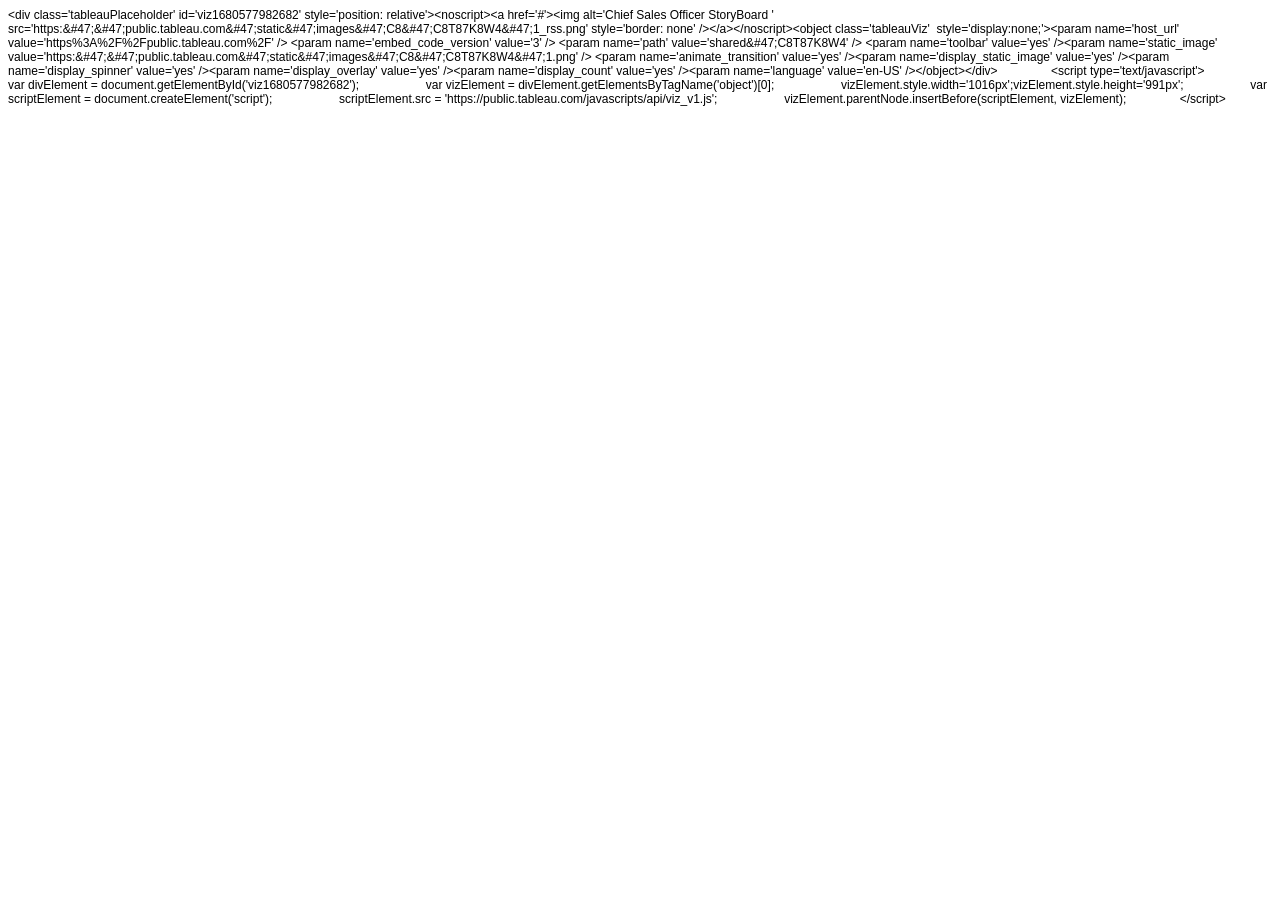
==== index.html @ d4494457 "Create index.html" ====
<!DOCTYPE html PUBLIC "-//W3C//DTD HTML 4.01//EN" "http://www.w3.org/TR/html4/strict.dtd">
<html>
<head>
  <meta http-equiv="Content-Type" content="text/html; charset=utf-8">
  <meta http-equiv="Content-Style-Type" content="text/css">
  <title></title>
  <meta name="Generator" content="Cocoa HTML Writer">
  <meta name="CocoaVersion" content="2299">
  <style type="text/css">
    p.p1 {margin: 0.0px 0.0px 0.0px 0.0px; font: 12.0px Helvetica}
  </style>
</head>
<body>
<p class="p1">&lt;div class='tableauPlaceholder' id='viz1680577982682' style='position: relative'&gt;&lt;noscript&gt;&lt;a href='#'&gt;&lt;img alt='Chief Sales Officer StoryBoard ' src='https:&amp;#47;&amp;#47;public.tableau.com&amp;#47;static&amp;#47;images&amp;#47;C8&amp;#47;C8T87K8W4&amp;#47;1_rss.png' style='border: none' /&gt;&lt;/a&gt;&lt;/noscript&gt;&lt;object class='tableauViz'<span class="Apple-converted-space">  </span>style='display:none;'&gt;&lt;param name='host_url' value='https%3A%2F%2Fpublic.tableau.com%2F' /&gt; &lt;param name='embed_code_version' value='3' /&gt; &lt;param name='path' value='shared&amp;#47;C8T87K8W4' /&gt; &lt;param name='toolbar' value='yes' /&gt;&lt;param name='static_image' value='https:&amp;#47;&amp;#47;public.tableau.com&amp;#47;static&amp;#47;images&amp;#47;C8&amp;#47;C8T87K8W4&amp;#47;1.png' /&gt; &lt;param name='animate_transition' value='yes' /&gt;&lt;param name='display_static_image' value='yes' /&gt;&lt;param name='display_spinner' value='yes' /&gt;&lt;param name='display_overlay' value='yes' /&gt;&lt;param name='display_count' value='yes' /&gt;&lt;param name='language' value='en-US' /&gt;&lt;/object&gt;&lt;/div&gt;<span class="Apple-converted-space">                </span>&lt;script type='text/javascript'&gt;<span class="Apple-converted-space">                    </span>var divElement = document.getElementById('viz1680577982682');<span class="Apple-converted-space">                    </span>var vizElement = divElement.getElementsByTagName('object')[0];<span class="Apple-converted-space">                    </span>vizElement.style.width='1016px';vizElement.style.height='991px';<span class="Apple-converted-space">                    </span>var scriptElement = document.createElement('script');<span class="Apple-converted-space">                    </span>scriptElement.src = 'https://public.tableau.com/javascripts/api/viz_v1.js';<span class="Apple-converted-space">                    </span>vizElement.parentNode.insertBefore(scriptElement, vizElement);<span class="Apple-converted-space">                </span>&lt;/script&gt;</p>
</body>
</html>
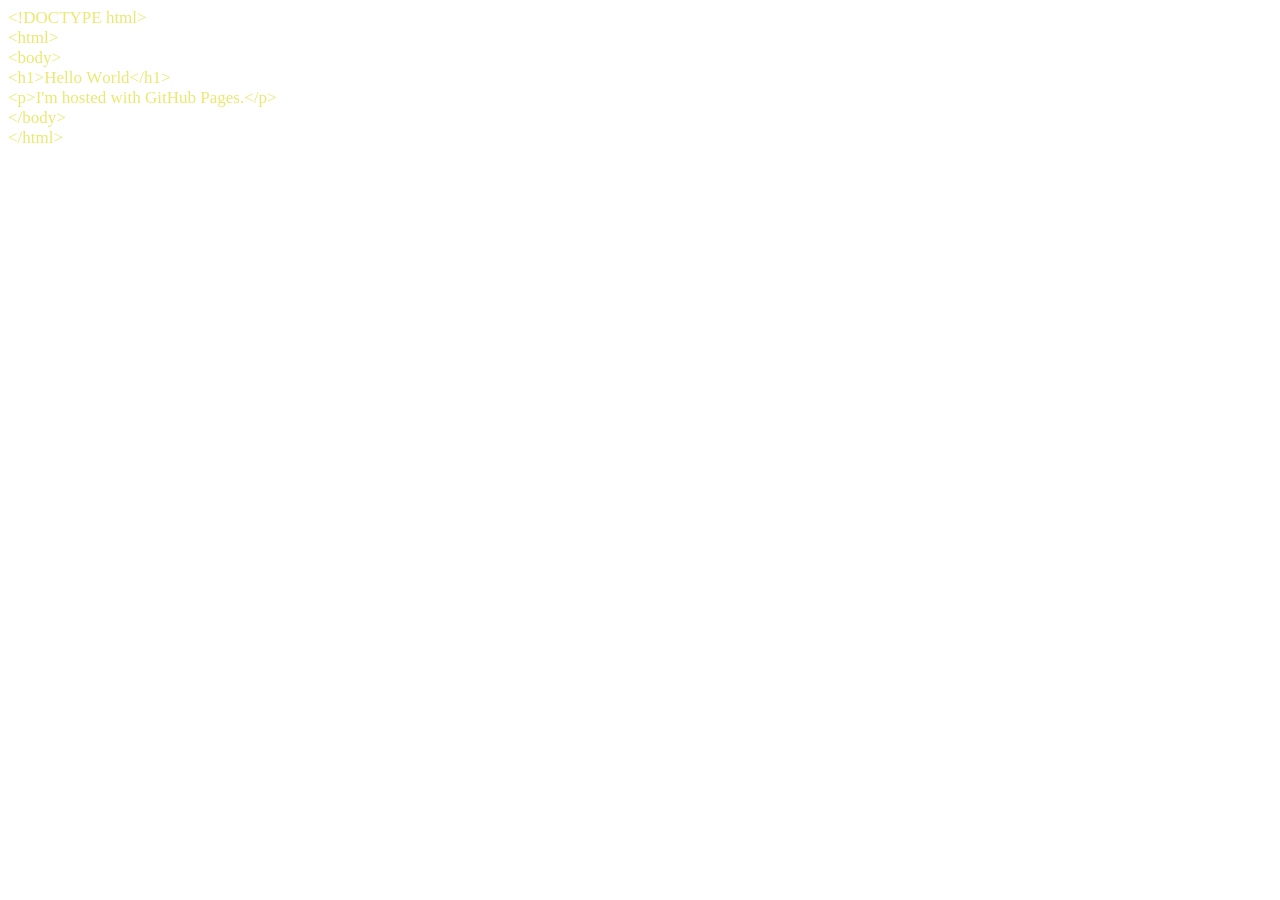
==== commit a17446f1: "Update index.html" ====
--- a/index.html
+++ b/index.html
@@ -7,10 +7,17 @@
   <meta name="Generator" content="Cocoa HTML Writer">
   <meta name="CocoaVersion" content="2299">
   <style type="text/css">
-    p.p1 {margin: 0.0px 0.0px 0.0px 0.0px; font: 12.0px Helvetica}
+    p.p1 {margin: 0.0px 0.0px 0.0px 0.0px; font: 17.0px Times; color: #eae96f; -webkit-text-stroke: #eae96f}
+    span.s1 {font-kerning: none}
   </style>
 </head>
 <body>
-<p class="p1">&lt;div class='tableauPlaceholder' id='viz1680577982682' style='position: relative'&gt;&lt;noscript&gt;&lt;a href='#'&gt;&lt;img alt='Chief Sales Officer StoryBoard ' src='https:&amp;#47;&amp;#47;public.tableau.com&amp;#47;static&amp;#47;images&amp;#47;C8&amp;#47;C8T87K8W4&amp;#47;1_rss.png' style='border: none' /&gt;&lt;/a&gt;&lt;/noscript&gt;&lt;object class='tableauViz'<span class="Apple-converted-space">  </span>style='display:none;'&gt;&lt;param name='host_url' value='https%3A%2F%2Fpublic.tableau.com%2F' /&gt; &lt;param name='embed_code_version' value='3' /&gt; &lt;param name='path' value='shared&amp;#47;C8T87K8W4' /&gt; &lt;param name='toolbar' value='yes' /&gt;&lt;param name='static_image' value='https:&amp;#47;&amp;#47;public.tableau.com&amp;#47;static&amp;#47;images&amp;#47;C8&amp;#47;C8T87K8W4&amp;#47;1.png' /&gt; &lt;param name='animate_transition' value='yes' /&gt;&lt;param name='display_static_image' value='yes' /&gt;&lt;param name='display_spinner' value='yes' /&gt;&lt;param name='display_overlay' value='yes' /&gt;&lt;param name='display_count' value='yes' /&gt;&lt;param name='language' value='en-US' /&gt;&lt;/object&gt;&lt;/div&gt;<span class="Apple-converted-space">                </span>&lt;script type='text/javascript'&gt;<span class="Apple-converted-space">                    </span>var divElement = document.getElementById('viz1680577982682');<span class="Apple-converted-space">                    </span>var vizElement = divElement.getElementsByTagName('object')[0];<span class="Apple-converted-space">                    </span>vizElement.style.width='1016px';vizElement.style.height='991px';<span class="Apple-converted-space">                    </span>var scriptElement = document.createElement('script');<span class="Apple-converted-space">                    </span>scriptElement.src = 'https://public.tableau.com/javascripts/api/viz_v1.js';<span class="Apple-converted-space">                    </span>vizElement.parentNode.insertBefore(scriptElement, vizElement);<span class="Apple-converted-space">                </span>&lt;/script&gt;</p>
+<p class="p1"><span class="s1">&lt;!DOCTYPE html&gt;</span></p>
+<p class="p1"><span class="s1">&lt;html&gt;</span></p>
+<p class="p1"><span class="s1">&lt;body&gt;</span></p>
+<p class="p1"><span class="s1">&lt;h1&gt;Hello World&lt;/h1&gt;</span></p>
+<p class="p1"><span class="s1">&lt;p&gt;I'm hosted with GitHub Pages.&lt;/p&gt;</span></p>
+<p class="p1"><span class="s1">&lt;/body&gt;</span></p>
+<p class="p1"><span class="s1">&lt;/html&gt;</span></p>
 </body>
 </html>
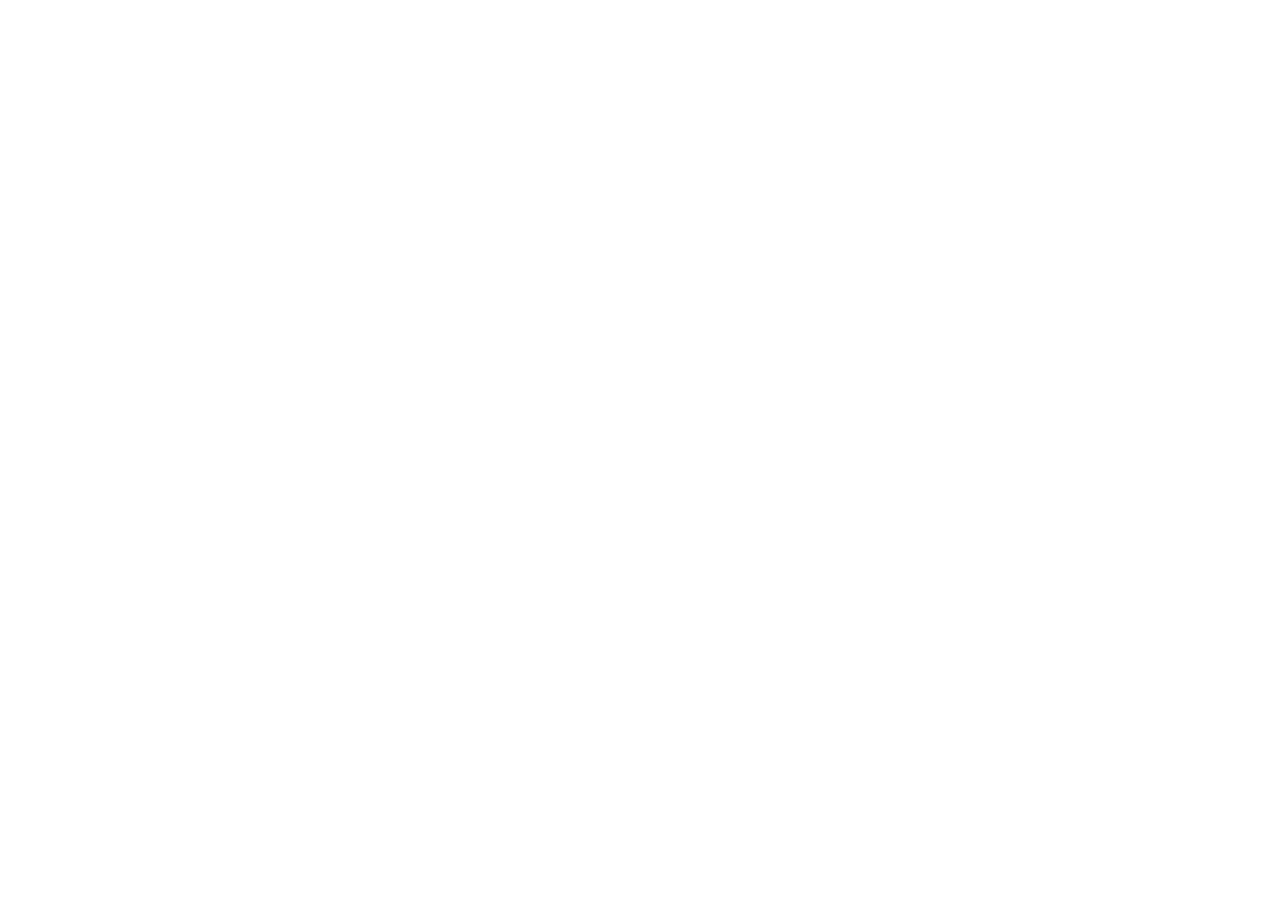
==== commit bd327255: "Update index.html" ====
--- a/index.html
+++ b/index.html
@@ -1,23 +1,13 @@
-<!DOCTYPE html PUBLIC "-//W3C//DTD HTML 4.01//EN" "http://www.w3.org/TR/html4/strict.dtd">
-<html>
-<head>
-  <meta http-equiv="Content-Type" content="text/html; charset=utf-8">
-  <meta http-equiv="Content-Style-Type" content="text/css">
-  <title></title>
-  <meta name="Generator" content="Cocoa HTML Writer">
-  <meta name="CocoaVersion" content="2299">
-  <style type="text/css">
-    p.p1 {margin: 0.0px 0.0px 0.0px 0.0px; font: 17.0px Times; color: #eae96f; -webkit-text-stroke: #eae96f}
-    span.s1 {font-kerning: none}
-  </style>
-</head>
-<body>
-<p class="p1"><span class="s1">&lt;!DOCTYPE html&gt;</span></p>
-<p class="p1"><span class="s1">&lt;html&gt;</span></p>
-<p class="p1"><span class="s1">&lt;body&gt;</span></p>
-<p class="p1"><span class="s1">&lt;h1&gt;Hello World&lt;/h1&gt;</span></p>
-<p class="p1"><span class="s1">&lt;p&gt;I'm hosted with GitHub Pages.&lt;/p&gt;</span></p>
-<p class="p1"><span class="s1">&lt;/body&gt;</span></p>
-<p class="p1"><span class="s1">&lt;/html&gt;</span></p>
-</body>
-</html>
+<!DOCTYPE html>
+<html lang="en">
+  <head>
+    <meta charset="UTF-8">
+    <meta name="viewport" content="width=device-width, initial-scale=1.0">
+    <meta http-equiv="X-UA-Compatible" content="ie=edge">
+    <title>My Website</title>
+    <link rel="stylesheet" href="./style.css">
+    <link rel="icon" href="./favicon.ico" type="image/x-icon">
+  </head>
+  <body>
+<div class='tableauPlaceholder' id='viz1680581636150' style='position: relative'><noscript><a href='#'><img alt='Chief Sales Officer StoryBoard ' src='https:&#47;&#47;public.tableau.com&#47;static&#47;images&#47;Su&#47;SuperStoreDatasetAnalysis_16805775990360&#47;ChiefSalesOfficerStoryBoard&#47;1_rss.png' style='border: none' /></a></noscript><object class='tableauViz'  style='display:none;'><param name='host_url' value='https%3A%2F%2Fpublic.tableau.com%2F' /> <param name='embed_code_version' value='3' /> <param name='site_root' value='' /><param name='name' value='SuperStoreDatasetAnalysis_16805775990360&#47;ChiefSalesOfficerStoryBoard' /><param name='tabs' value='no' /><param name='toolbar' value='yes' /><param name='static_image' value='https:&#47;&#47;public.tableau.com&#47;static&#47;images&#47;Su&#47;SuperStoreDatasetAnalysis_16805775990360&#47;ChiefSalesOfficerStoryBoard&#47;1.png' /> <param name='animate_transition' value='yes' /><param name='display_static_image' value='yes' /><param name='display_spinner' value='yes' /><param name='display_overlay' value='yes' /><param name='display_count' value='yes' /><param name='language' value='en-US' /></object></div>                <script type='text/javascript'>                    var divElement = document.getElementById('viz1680581636150');                    var vizElement = divElement.getElementsByTagName('object')[0];                    vizElement.style.width='1016px';vizElement.style.height='991px';                    var scriptElement = document.createElement('script');                    scriptElement.src = 'https://public.tableau.com/javascripts/api/viz_v1.js';                    vizElement.parentNode.insertBefore(scriptElement, vizElement);                </script>
+</html>
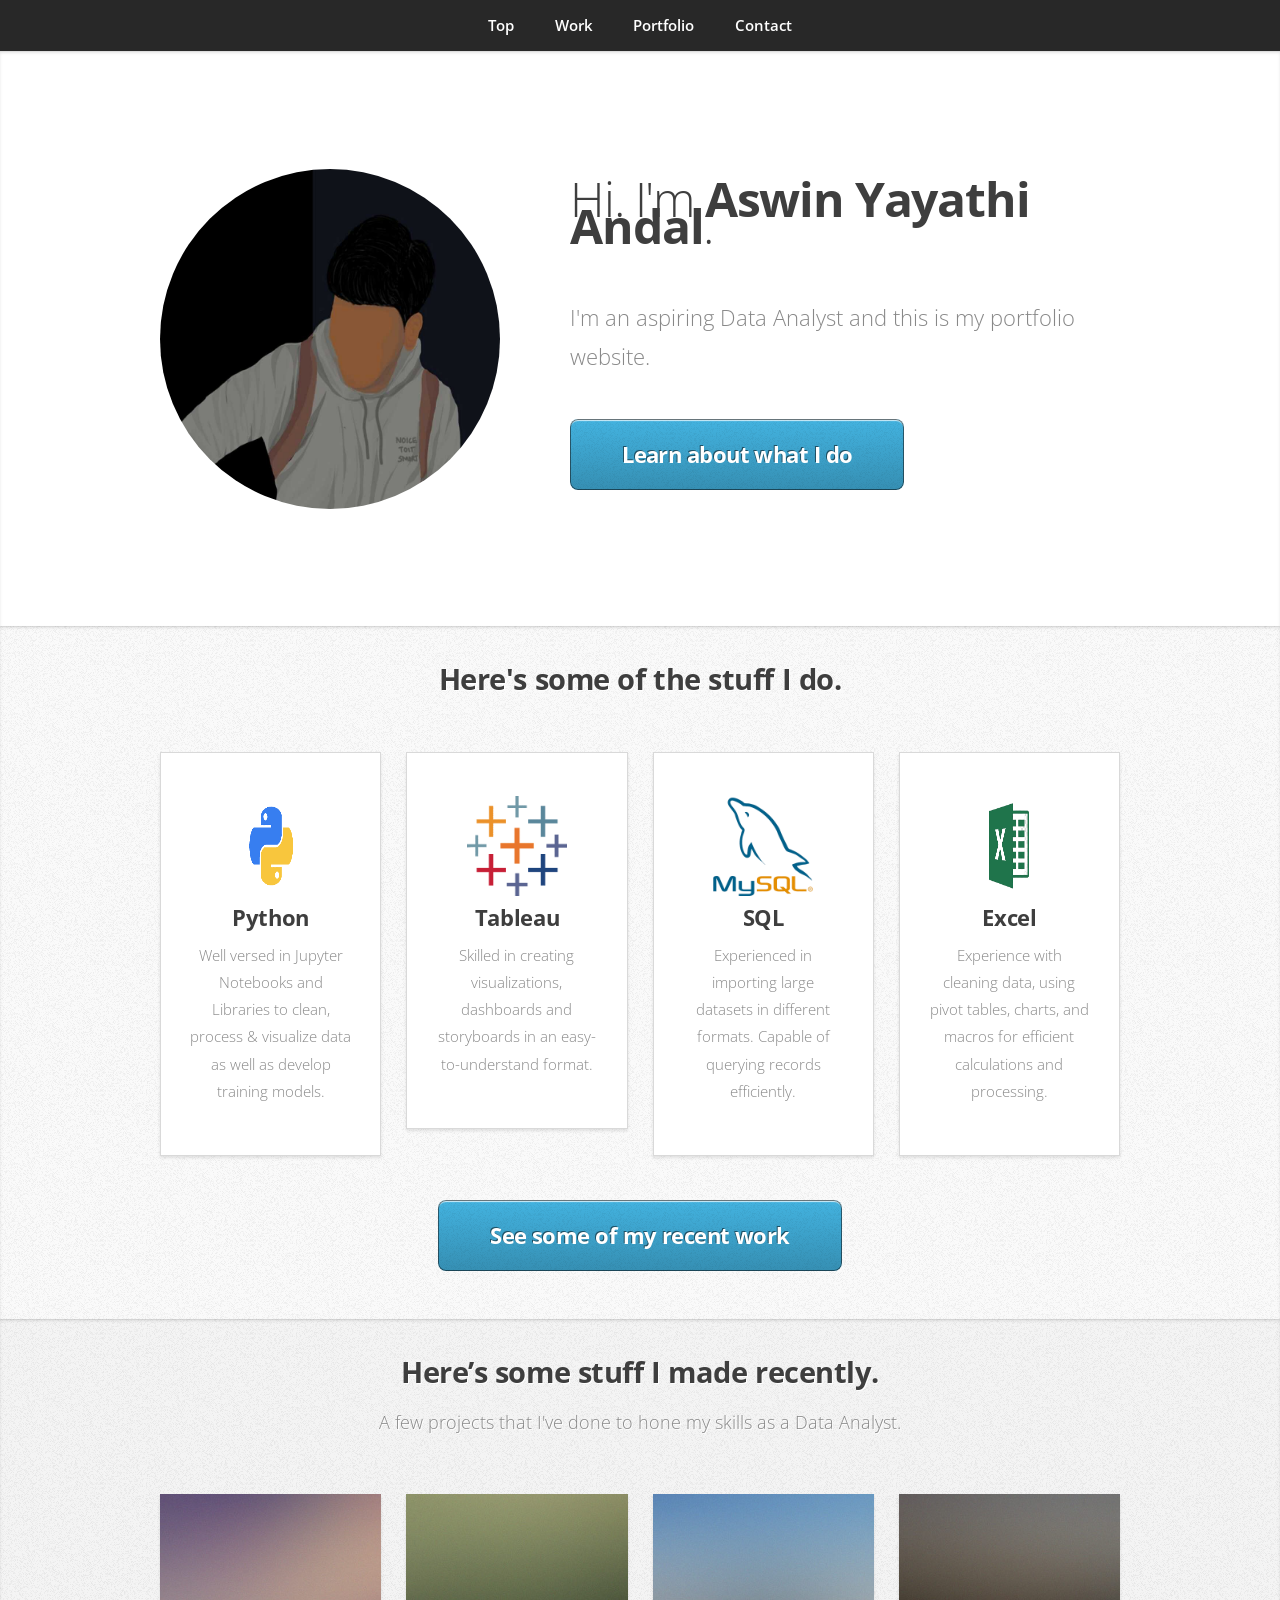
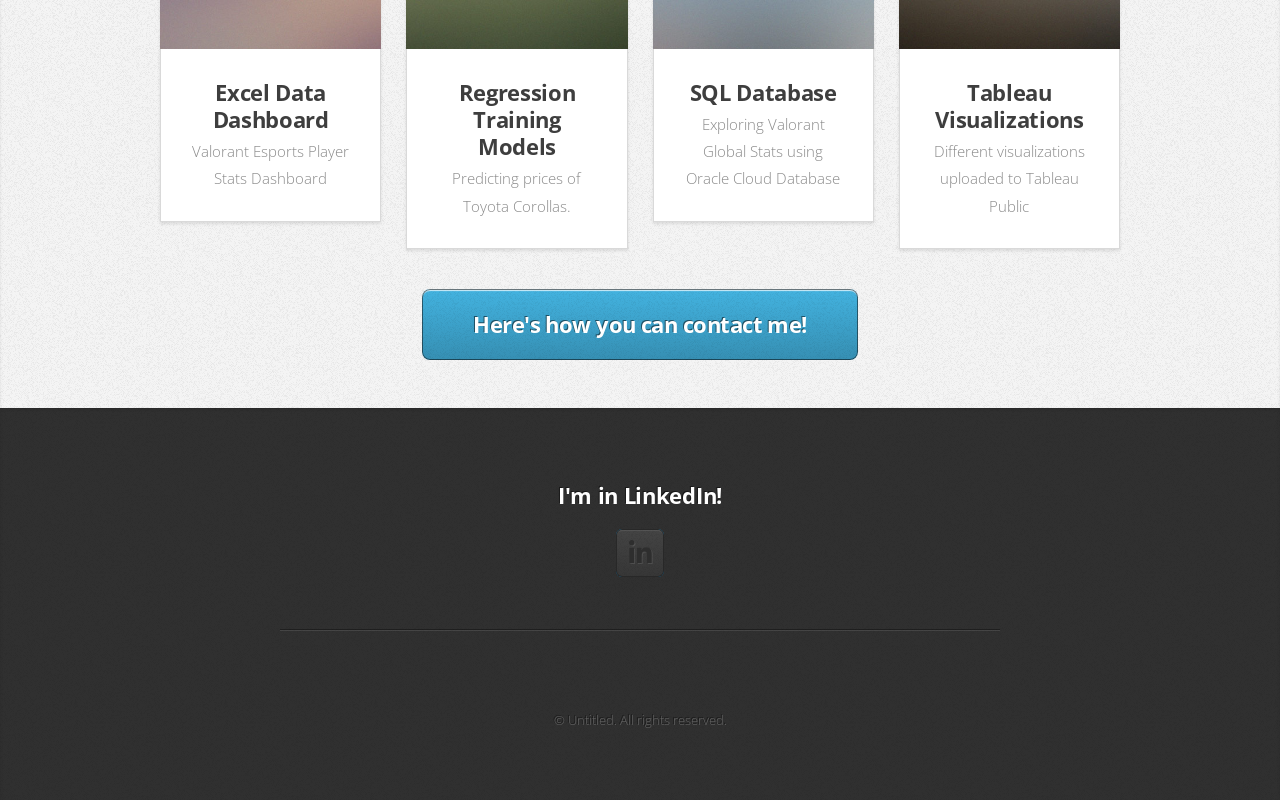
==== commit 3901e0d3: "New Screen Commit" ====
--- a/index.html
+++ b/index.html
@@ -1,13 +1,189 @@
-<!DOCTYPE html>
-<html lang="en">
-  <head>
-    <meta charset="UTF-8">
-    <meta name="viewport" content="width=device-width, initial-scale=1.0">
-    <meta http-equiv="X-UA-Compatible" content="ie=edge">
-    <title>My Website</title>
-    <link rel="stylesheet" href="./style.css">
-    <link rel="icon" href="./favicon.ico" type="image/x-icon">
-  </head>
-  <body>
-<div class='tableauPlaceholder' id='viz1680581636150' style='position: relative'><noscript><a href='#'><img alt='Chief Sales Officer StoryBoard ' src='https:&#47;&#47;public.tableau.com&#47;static&#47;images&#47;Su&#47;SuperStoreDatasetAnalysis_16805775990360&#47;ChiefSalesOfficerStoryBoard&#47;1_rss.png' style='border: none' /></a></noscript><object class='tableauViz'  style='display:none;'><param name='host_url' value='https%3A%2F%2Fpublic.tableau.com%2F' /> <param name='embed_code_version' value='3' /> <param name='site_root' value='' /><param name='name' value='SuperStoreDatasetAnalysis_16805775990360&#47;ChiefSalesOfficerStoryBoard' /><param name='tabs' value='no' /><param name='toolbar' value='yes' /><param name='static_image' value='https:&#47;&#47;public.tableau.com&#47;static&#47;images&#47;Su&#47;SuperStoreDatasetAnalysis_16805775990360&#47;ChiefSalesOfficerStoryBoard&#47;1.png' /> <param name='animate_transition' value='yes' /><param name='display_static_image' value='yes' /><param name='display_spinner' value='yes' /><param name='display_overlay' value='yes' /><param name='display_count' value='yes' /><param name='language' value='en-US' /></object></div>                <script type='text/javascript'>                    var divElement = document.getElementById('viz1680581636150');                    var vizElement = divElement.getElementsByTagName('object')[0];                    vizElement.style.width='1016px';vizElement.style.height='991px';                    var scriptElement = document.createElement('script');                    scriptElement.src = 'https://public.tableau.com/javascripts/api/viz_v1.js';                    vizElement.parentNode.insertBefore(scriptElement, vizElement);                </script>
+<!DOCTYPE HTML>
+<!--
+	Miniport by HTML5 UP
+	html5up.net | @ajlkn
+	Free for personal and commercial use under the CCA 3.0 license (html5up.net/license)
+-->
+<html>
+	<head>
+		<title>Miniport by HTML5 UP</title>
+		<meta charset="utf-8" />
+		<meta name="viewport" content="width=device-width, initial-scale=1, user-scalable=no" />
+		<link rel="stylesheet" href="assets/css/main.css" />
+	</head>
+	<body class="is-preload">
+
+		<!-- Nav -->
+			<nav id="nav">
+				<ul class="container">
+					<li><a href="#top">Top</a></li>
+					<li><a href="#work">Work</a></li>
+					<li><a href="#portfolio">Portfolio</a></li>
+					<li><a href="#contact">Contact</a></li>
+				</ul>
+			</nav>
+
+		<!-- Home -->
+			<article id="top" class="wrapper style1">
+				<div class="container">
+					<div class="row">
+						<div class="col-4 col-5-large col-12-medium">
+							<div class="image-container">
+								<img src="images/croppedprofile.jpg" width="340" height="340" alt="">
+							  </div>
+						</div>
+						<div class="col-8 col-7-large col-12-medium">
+							<header>
+								<h1>Hi. I'm <strong>Aswin Yayathi Andal</strong>.</h1>
+							</header>
+							<p>I'm an aspiring Data Analyst and this is my portfolio website. </p>
+							<a href="#work" class="button large scrolly">Learn about what I do</a>
+						</div>
+					</div>
+				</div>
+			</article>
+
+		<!-- Work -->
+			<article id="work" class="wrapper style2 work-padding">
+				<div class="container">
+					<header>
+						<h2>Here's some of the stuff I do.</h2>
+					</header>
+					<div class="row aln-center skills-main">
+						<div class="col-4 col-6-medium col-12-small skills-width">
+							<section class="box style1">
+								<span><img src="images/Python-removebg-preview.png" alt="" height="100px" width="100px"></span>
+								<h3>Python</h3>
+								<p>Well versed in Jupyter Notebooks and Libraries to clean, process & visualize data as well as develop training models.</p>
+							</section>
+						</div>
+						<div class="col-4 col-6-medium col-12-small skills-width">
+							<section class="box style1">
+								<span><img src="images/Tableau_Image-removebg-preview.png" alt="" height="100px" width="100px"></span>
+								<h3>Tableau</h3>
+								<p>Skilled in creating visualizations, dashboards and storyboards in an easy-to-understand format.</p>
+							</section>
+						</div>
+						<div class="col-4 col-6-medium col-12-small skills-width">
+							<section class="box style1">
+								<span><img src="images/SQL_Image-removebg-preview.png" alt="" height="100px" width="100px"></span>
+								<h3>SQL</h3>
+								<p>Experienced in importing large datasets in different formats. Capable of querying records efficiently.</p>
+							</section>
+						</div>
+						<div class="col-4 col-6-medium col-12-small skills-width">
+							<section class="box style1">
+								<span><img src="images/Excel_Image-removebg-preview.png" alt="" height="100px" width="100px"></span>
+								<h3>Excel</h3>
+								<p>Experience with cleaning data, using pivot tables, charts, and macros for efficient calculations and processing. </p>
+							</section>
+						</div>
+					</div>
+					<footer>
+						<a href="#portfolio" class="button large scrolly">See some of my recent work</a>
+					</footer>
+				</div>
+			</article>
+
+		<!-- Portfolio -->
+			<article id="portfolio" class="wrapper style3 work-padding">
+				<div class="container">
+					<header>
+						<h2>Here’s some stuff I made recently.</h2>
+						<p>A few projects that I've done to hone my skills as a Data Analyst.</p>
+					</header>
+					<div class="row">
+						<div class="col-4 col-6-medium col-12-small skills-width">
+							<article class="box style2">
+								<a href="#" class="image featured"><img src="images/pic01.jpg" alt="" /></a>
+								<h3><a href="#">Excel Data Dashboard</a></h3>
+								<p>Valorant Esports Player Stats Dashboard</p>
+							</article>
+						</div>
+						<div class="col-4 col-6-medium col-12-small skills-width">
+							<article class="box style2">
+								<a href="#" class="image featured"><img src="images/pic02.jpg" alt="" /></a>
+								<h3><a href="#">Regression Training Models</a></h3>
+								<p>Predicting prices of Toyota Corollas.</p>
+							</article>
+						</div>
+						<div class="col-4 col-6-medium col-12-small skills-width">
+							<article class="box style2">
+								<a href="#" class="image featured"><img src="images/pic03.jpg" alt="" /></a>
+								<h3><a href="#">SQL Database</a></h3>
+								<p>Exploring Valorant Global Stats using Oracle Cloud Database</p>
+							</article>
+						</div>
+						<div class="col-4 col-6-medium col-12-small skills-width">
+							<article class="box style2">
+								<a href="#" class="image featured"><img src="images/pic04.jpg" alt="" /></a>
+								<h3><a href="#">Tableau Visualizations</a></h3>
+								<p>Different visualizations uploaded to Tableau Public</p>
+							</article>
+						</div>
+						<!-- <div class="col-4 col-6-medium col-12-small">
+							<article class="box style2">
+								<a href="#" class="image featured"><img src="images/pic05.jpg" alt="" /></a>
+								<h3><a href="#">Feugiat aliquam</a></h3>
+								<p>Ornare nulla proin odio consequat.</p>
+							</article>
+						</div>
+						<div class="col-4 col-6-medium col-12-small">
+							<article class="box style2">
+								<a href="#" class="image featured"><img src="images/pic06.jpg" alt="" /></a>
+								<h3><a href="#">Sed amet ornare</a></h3>
+								<p>Ornare nulla proin odio consequat.</p>
+							</article>
+						</div>
+					</div> -->
+				</div>
+				<a href="#contact" class="button large scrolly button-margin">Here's how you can contact me!</a>
+			</article>
+
+		<!-- Contact -->
+			<article id="contact" class="wrapper style4">
+				<div class="container medium">
+					<div class="row">
+						<div class="col-12">
+							<h3>I'm in LinkedIn!</h3>
+							<ul class="social">
+								<!-- <li><a href="#" class="icon brands fa-twitter"><span class="label">Twitter</span></a></li> -->
+								<!-- <li><a href="#" class="icon brands fa-facebook-f"><span class="label">Facebook</span></a></li> -->
+								<!-- <li><a href="#" class="icon brands fa-dribbble"><span class="label">Dribbble</span></a></li> -->
+								<li><a href="https://www.linkedin.com/in/aswinyayathi/" target="_blank" class="icon brands fa-linkedin-in"><span class="label">LinkedIn</span></a></li>
+								<!-- <li><a href="#" class="icon brands fa-tumblr"><span class="label">Tumblr</span></a></li>
+								<li><a href="#" class="icon brands fa-google-plus"><span class="label">Google+</span></a></li>
+								<li><a href="#" class="icon brands fa-github"><span class="label">Github</span></a></li> -->
+								<!--
+								<li><a href="#" class="icon solid fa-rss"><span>RSS</span></a></li>
+								<li><a href="#" class="icon brands fa-instagram"><span>Instagram</span></a></li>
+								<li><a href="#" class="icon brands fa-foursquare"><span>Foursquare</span></a></li>
+								<li><a href="#" class="icon brands fa-skype"><span>Skype</span></a></li>
+								<li><a href="#" class="icon brands fa-soundcloud"><span>Soundcloud</span></a></li>
+								<li><a href="#" class="icon brands fa-youtube"><span>YouTube</span></a></li>
+								<li><a href="#" class="icon brands fa-blogger"><span>Blogger</span></a></li>
+								<li><a href="#" class="icon brands fa-flickr"><span>Flickr</span></a></li>
+								<li><a href="#" class="icon brands fa-vimeo"><span>Vimeo</span></a></li>
+								-->
+							</ul>
+							<hr />
+						</div>
+					</div>
+					<footer>
+						<ul id="copyright">
+							<li>&copy; Untitled. All rights reserved.</li>
+						</ul>
+					</footer>
+				</div>
+			</article>
+
+		<!-- Scripts -->
+			<script src="assets/js/jquery.min.js"></script>
+			<script src="assets/js/jquery.scrolly.min.js"></script>
+			<script src="assets/js/browser.min.js"></script>
+			<script src="assets/js/breakpoints.min.js"></script>
+			<script src="assets/js/util.js"></script>
+			<script src="assets/js/main.js"></script>
+
+	</body>
 </html>
--- a/assets/css/main.css
+++ b/assets/css/main.css
@@ -0,0 +1,2479 @@
+@import url("https://fonts.googleapis.com/css?family=Open+Sans:300,300italic,600,600italic,700");
+@import url("fontawesome-all.min.css");
+
+/*
+	Miniport by HTML5 UP
+	html5up.net | @ajlkn
+	Free for personal and commercial use under the CCA 3.0 license (html5up.net/license)
+*/
+
+:root {
+	--border: 3px;
+	--color1: #6be89b;
+	--color2: #0076a5;
+	--from: 30deg;
+	--distance: 46%;
+  }
+
+html, body, div, span, applet, object,
+iframe, h1, h2, h3, h4, h5, h6, p, blockquote,
+pre, a, abbr, acronym, address, big, cite,
+code, del, dfn, em, img, ins, kbd, q, s, samp,
+small, strike, strong, sub, sup, tt, var, b,
+u, i, center, dl, dt, dd, ol, ul, li, fieldset,
+form, label, legend, table, caption, tbody,
+tfoot, thead, tr, th, td, article, aside,
+canvas, details, embed, figure, figcaption,
+footer, header, hgroup, menu, nav, output, ruby,
+section, summary, time, mark, audio, video {
+	margin: 0;
+	padding: 0;
+	border: 0;
+	font-size: 100%;
+	font: inherit;
+	vertical-align: baseline;}
+
+article, aside, details, figcaption, figure,
+footer, header, hgroup, menu, nav, section {
+	display: block;}
+
+body {
+	line-height: 1;
+}
+
+ol, ul {
+	list-style: none;
+}
+
+blockquote, q {
+	quotes: none;
+}
+
+	blockquote:before, blockquote:after, q:before, q:after {
+		content: '';
+		content: none;
+	}
+
+table {
+	border-collapse: collapse;
+	border-spacing: 0;
+}
+
+body {
+	-webkit-text-size-adjust: none;
+}
+
+mark {
+	background-color: transparent;
+	color: inherit;
+}
+
+input::-moz-focus-inner {
+	border: 0;
+	padding: 0;
+}
+
+input, select, textarea {
+	-moz-appearance: none;
+	-webkit-appearance: none;
+	-ms-appearance: none;
+	appearance: none;
+}
+
+/* Basic */
+
+	html {
+		box-sizing: border-box;
+	}
+
+	*, *:before, *:after {
+		box-sizing: inherit;
+	}
+
+	body {
+		padding-top: 3.5em;
+	}
+
+		body.is-preload *, body.is-preload *:before, body.is-preload *:after {
+			-moz-animation: none !important;
+			-webkit-animation: none !important;
+			-ms-animation: none !important;
+			animation: none !important;
+			-moz-transition: none !important;
+			-webkit-transition: none !important;
+			-ms-transition: none !important;
+			transition: none !important;
+		}
+
+	body, input, textarea, select {
+		font-family: 'Open Sans', sans-serif;
+		line-height: 1.85em;
+		color: #888;
+		font-weight: 300;
+		font-size: 13pt;
+	}
+
+	a {
+		-moz-transition: color .2s ease-in-out;
+		-webkit-transition: color .2s ease-in-out;
+		-ms-transition: color .2s ease-in-out;
+		transition: color .2s ease-in-out;
+		color: #43B3E0;
+		text-decoration: underline;
+	}
+
+		a:hover {
+			color: #43bff0 !important;
+		}
+
+		a img {
+			border: 0;
+		}
+
+	b, strong {
+		font-weight: 600;
+		color: #3e3e3e;
+	}
+
+	i, em {
+		font-style: italic;
+	}
+
+	sub {
+		position: relative;
+		top: 0.5em;
+		font-size: 0.8em;
+	}
+
+	sup {
+		position: relative;
+		top: -0.5em;
+		font-size: 0.8em;
+	}
+
+	blockquote {
+		border-left: solid 0.75em #eee;
+		padding: 1em 0 1em 1.5em;
+		font-style: italic;
+	}
+
+	h1, h2, h3, h4, h5, h6 {
+		color: #3e3e3e;
+		margin: 0 0 0.75em 0;
+	}
+
+	h1 a, h2 a, h3 a, h4 a, h5 a, h6 a {
+		text-decoration: none;
+		color: inherit;
+	}
+
+	h2, h3, h4, h5, h6 {
+		font-weight: 700;
+	}
+
+	h1 {
+		font-size: 3.25em;
+		letter-spacing: -0.025em;
+		font-weight: 300;
+	}
+
+		h1 strong {
+			font-weight: 700;
+		}
+
+	h2 {
+		font-size: 2em;
+		letter-spacing: -0.015em;
+	}
+
+	h3 {
+		font-size: 1.5em;
+		letter-spacing: -0.015em;
+	}
+
+	em, i {
+		font-style: italic;
+	}
+
+	br.clear {
+		clear: both;
+	}
+
+	hr {
+		border: 0;
+		border-top: solid 1px #444;
+		border-top-color: rgba(0, 0, 0, 0.35);
+		box-shadow: 0px 1px 0px 0px rgba(255, 255, 255, 0.1);
+		height: 1px;
+		margin: 3em 0;
+	}
+
+	p, ul, ol, dl, table {
+		margin-bottom: 2em;
+	}
+
+	header {
+		margin: 0 0 3em 0;
+	}
+
+		header > p {
+			font-size: 1.25em;
+			margin: 0;
+		}
+
+	footer {
+		margin: 3em 0 0 0;
+	}
+
+		footer > p {
+			font-size: 1.25em;
+		}
+
+/* Container */
+
+	.container {
+		margin: 0 auto;
+		max-width: calc(100% - 50px);
+		width: 1200px;
+	}
+
+		.container.medium {
+			width: 900px;
+		}
+
+		@media screen and (max-width: 1680px) {
+
+			.container {
+				width: 1200px;
+			}
+
+				.container.medium {
+					width: 900px;
+				}
+
+		}
+
+		@media screen and (max-width: 1280px) {
+
+			.container {
+				width: 960px;
+			}
+
+				.container.medium {
+					width: 720px;
+				}
+
+		}
+
+		@media screen and (max-width: 980px) {
+
+			.container {
+				width: 100%;
+			}
+
+				.container.medium {
+					width: 75%;
+				}
+
+		}
+
+		@media screen and (max-width: 736px) {
+
+			.container {
+				width: 100%;
+				max-width: calc(100% - 30px);
+			}
+
+				.container.medium {
+					width: 100%;
+				}
+
+		}
+
+/* Row */
+
+	.row {
+		display: flex;
+		flex-wrap: wrap;
+		box-sizing: border-box;
+		align-items: stretch;
+	}
+
+		.row > * {
+			box-sizing: border-box;
+		}
+
+		.row.gtr-uniform > * > :last-child {
+			margin-bottom: 0;
+		}
+
+		.row.aln-left {
+			justify-content: flex-start;
+		}
+
+		.row.aln-center {
+			justify-content: center;
+		}
+
+		.row.aln-right {
+			justify-content: flex-end;
+		}
+
+		.row.aln-top {
+			align-items: flex-start;
+		}
+
+		.row.aln-middle {
+			align-items: center;
+		}
+
+		.row.aln-bottom {
+			align-items: flex-end;
+		}
+
+		.row > .imp {
+			order: -1;
+		}
+
+		.row > .col-1 {
+			width: 8.33333%;
+		}
+
+		.row > .off-1 {
+			margin-left: 8.33333%;
+		}
+
+		.row > .col-2 {
+			width: 16.66667%;
+		}
+
+		.row > .off-2 {
+			margin-left: 16.66667%;
+		}
+
+		.row > .col-3 {
+			width: 25%;
+		}
+
+		.row > .off-3 {
+			margin-left: 25%;
+		}
+
+		.row > .col-4 {
+			width: 33.33333%;
+		}
+
+		.row > .off-4 {
+			margin-left: 33.33333%;
+		}
+
+		.row > .col-5 {
+			width: 41.66667%;
+		}
+
+		.row > .off-5 {
+			margin-left: 41.66667%;
+		}
+
+		.row > .col-6 {
+			width: 50%;
+		}
+
+		.row > .off-6 {
+			margin-left: 50%;
+		}
+
+		.row > .col-7 {
+			width: 58.33333%;
+		}
+
+		.row > .off-7 {
+			margin-left: 58.33333%;
+		}
+
+		.row > .col-8 {
+			width: 66.66667%;
+		}
+
+		.row > .off-8 {
+			margin-left: 66.66667%;
+		}
+
+		.row > .col-9 {
+			width: 75%;
+		}
+
+		.row > .off-9 {
+			margin-left: 75%;
+		}
+
+		.row > .col-10 {
+			width: 83.33333%;
+		}
+
+		.row > .off-10 {
+			margin-left: 83.33333%;
+		}
+
+		.row > .col-11 {
+			width: 91.66667%;
+		}
+
+		.row > .off-11 {
+			margin-left: 91.66667%;
+		}
+
+		.row > .col-12 {
+			width: 100%;
+		}
+
+		.row > .off-12 {
+			margin-left: 100%;
+		}
+
+		.row.gtr-0 {
+			margin-top: 0px;
+			margin-left: 0px;
+		}
+
+			.row.gtr-0 > * {
+				padding: 0px 0 0 0px;
+			}
+
+			.row.gtr-0.gtr-uniform {
+				margin-top: 0px;
+			}
+
+				.row.gtr-0.gtr-uniform > * {
+					padding-top: 0px;
+				}
+
+		.row.gtr-25 {
+			margin-top: -6.25px;
+			margin-left: -6.25px;
+		}
+
+			.row.gtr-25 > * {
+				padding: 6.25px 0 0 6.25px;
+			}
+
+			.row.gtr-25.gtr-uniform {
+				margin-top: -6.25px;
+			}
+
+				.row.gtr-25.gtr-uniform > * {
+					padding-top: 6.25px;
+				}
+
+		.row.gtr-50 {
+			margin-top: -12.5px;
+			margin-left: -12.5px;
+		}
+
+			.row.gtr-50 > * {
+				padding: 12.5px 0 0 12.5px;
+			}
+
+			.row.gtr-50.gtr-uniform {
+				margin-top: -12.5px;
+			}
+
+				.row.gtr-50.gtr-uniform > * {
+					padding-top: 12.5px;
+				}
+
+		.row {
+			margin-top: -25px;
+			margin-left: -25px;
+		}
+
+			.row > * {
+				padding: 25px 0 0 25px;
+			}
+
+			.row.gtr-uniform {
+				margin-top: -25px;
+			}
+
+				.row.gtr-uniform > * {
+					padding-top: 25px;
+				}
+
+		.row.gtr-150 {
+			margin-top: -37.5px;
+			margin-left: -37.5px;
+		}
+
+			.row.gtr-150 > * {
+				padding: 37.5px 0 0 37.5px;
+			}
+
+			.row.gtr-150.gtr-uniform {
+				margin-top: -37.5px;
+			}
+
+				.row.gtr-150.gtr-uniform > * {
+					padding-top: 37.5px;
+				}
+
+		.row.gtr-200 {
+			margin-top: -50px;
+			margin-left: -50px;
+		}
+
+			.row.gtr-200 > * {
+				padding: 50px 0 0 50px;
+			}
+
+			.row.gtr-200.gtr-uniform {
+				margin-top: -50px;
+			}
+
+				.row.gtr-200.gtr-uniform > * {
+					padding-top: 50px;
+				}
+
+		@media screen and (max-width: 1680px) {
+
+			.row {
+				display: flex;
+				flex-wrap: wrap;
+				box-sizing: border-box;
+				align-items: stretch;
+			}
+
+				.row > * {
+					box-sizing: border-box;
+				}
+
+				.row.gtr-uniform > * > :last-child {
+					margin-bottom: 0;
+				}
+
+				.row.aln-left {
+					justify-content: flex-start;
+				}
+
+				.row.aln-center {
+					justify-content: center;
+				}
+
+				.row.aln-right {
+					justify-content: flex-end;
+				}
+
+				.row.aln-top {
+					align-items: flex-start;
+				}
+
+				.row.aln-middle {
+					align-items: center;
+				}
+
+				.row.aln-bottom {
+					align-items: flex-end;
+				}
+
+				.row > .imp-xlarge {
+					order: -1;
+				}
+
+				.row > .col-1-xlarge {
+					width: 8.33333%;
+				}
+
+				.row > .off-1-xlarge {
+					margin-left: 8.33333%;
+				}
+
+				.row > .col-2-xlarge {
+					width: 16.66667%;
+				}
+
+				.row > .off-2-xlarge {
+					margin-left: 16.66667%;
+				}
+
+				.row > .col-3-xlarge {
+					width: 25%;
+				}
+
+				.row > .off-3-xlarge {
+					margin-left: 25%;
+				}
+
+				.row > .col-4-xlarge {
+					width: 33.33333%;
+				}
+
+				.row > .off-4-xlarge {
+					margin-left: 33.33333%;
+				}
+
+				.row > .col-5-xlarge {
+					width: 41.66667%;
+				}
+
+				.row > .off-5-xlarge {
+					margin-left: 41.66667%;
+				}
+
+				.row > .col-6-xlarge {
+					width: 50%;
+				}
+
+				.row > .off-6-xlarge {
+					margin-left: 50%;
+				}
+
+				.row > .col-7-xlarge {
+					width: 58.33333%;
+				}
+
+				.row > .off-7-xlarge {
+					margin-left: 58.33333%;
+				}
+
+				.row > .col-8-xlarge {
+					width: 66.66667%;
+				}
+
+				.row > .off-8-xlarge {
+					margin-left: 66.66667%;
+				}
+
+				.row > .col-9-xlarge {
+					width: 75%;
+				}
+
+				.row > .off-9-xlarge {
+					margin-left: 75%;
+				}
+
+				.row > .col-10-xlarge {
+					width: 83.33333%;
+				}
+
+				.row > .off-10-xlarge {
+					margin-left: 83.33333%;
+				}
+
+				.row > .col-11-xlarge {
+					width: 91.66667%;
+				}
+
+				.row > .off-11-xlarge {
+					margin-left: 91.66667%;
+				}
+
+				.row > .col-12-xlarge {
+					width: 100%;
+				}
+
+				.row > .off-12-xlarge {
+					margin-left: 100%;
+				}
+
+				.row.gtr-0 {
+					margin-top: 0px;
+					margin-left: 0px;
+				}
+
+					.row.gtr-0 > * {
+						padding: 0px 0 0 0px;
+					}
+
+					.row.gtr-0.gtr-uniform {
+						margin-top: 0px;
+					}
+
+						.row.gtr-0.gtr-uniform > * {
+							padding-top: 0px;
+						}
+
+				.row.gtr-25 {
+					margin-top: -6.25px;
+					margin-left: -6.25px;
+				}
+
+					.row.gtr-25 > * {
+						padding: 6.25px 0 0 6.25px;
+					}
+
+					.row.gtr-25.gtr-uniform {
+						margin-top: -6.25px;
+					}
+
+						.row.gtr-25.gtr-uniform > * {
+							padding-top: 6.25px;
+						}
+
+				.row.gtr-50 {
+					margin-top: -12.5px;
+					margin-left: -12.5px;
+				}
+
+					.row.gtr-50 > * {
+						padding: 12.5px 0 0 12.5px;
+					}
+
+					.row.gtr-50.gtr-uniform {
+						margin-top: -12.5px;
+					}
+
+						.row.gtr-50.gtr-uniform > * {
+							padding-top: 12.5px;
+						}
+
+				.row {
+					margin-top: -25px;
+					margin-left: -25px;
+				}
+
+					.row > * {
+						padding: 25px 0 0 25px;
+					}
+
+					.row.gtr-uniform {
+						margin-top: -25px;
+					}
+
+						.row.gtr-uniform > * {
+							padding-top: 25px;
+						}
+
+				.row.gtr-150 {
+					margin-top: -37.5px;
+					margin-left: -37.5px;
+				}
+
+					.row.gtr-150 > * {
+						padding: 37.5px 0 0 37.5px;
+					}
+
+					.row.gtr-150.gtr-uniform {
+						margin-top: -37.5px;
+					}
+
+						.row.gtr-150.gtr-uniform > * {
+							padding-top: 37.5px;
+						}
+
+				.row.gtr-200 {
+					margin-top: -50px;
+					margin-left: -50px;
+				}
+
+					.row.gtr-200 > * {
+						padding: 50px 0 0 50px;
+					}
+
+					.row.gtr-200.gtr-uniform {
+						margin-top: -50px;
+					}
+
+						.row.gtr-200.gtr-uniform > * {
+							padding-top: 50px;
+						}
+
+		}
+
+		@media screen and (max-width: 1280px) {
+
+			.row {
+				display: flex;
+				flex-wrap: wrap;
+				box-sizing: border-box;
+				align-items: stretch;
+			}
+
+				.row > * {
+					box-sizing: border-box;
+				}
+
+				.row.gtr-uniform > * > :last-child {
+					margin-bottom: 0;
+				}
+
+				.row.aln-left {
+					justify-content: flex-start;
+				}
+
+				.row.aln-center {
+					justify-content: center;
+				}
+
+				.row.aln-right {
+					justify-content: flex-end;
+				}
+
+				.row.aln-top {
+					align-items: flex-start;
+				}
+
+				.row.aln-middle {
+					align-items: center;
+				}
+
+				.row.aln-bottom {
+					align-items: flex-end;
+				}
+
+				.row > .imp-large {
+					order: -1;
+				}
+
+				.row > .col-1-large {
+					width: 8.33333%;
+				}
+
+				.row > .off-1-large {
+					margin-left: 8.33333%;
+				}
+
+				.row > .col-2-large {
+					width: 16.66667%;
+				}
+
+				.row > .off-2-large {
+					margin-left: 16.66667%;
+				}
+
+				.row > .col-3-large {
+					width: 25%;
+				}
+
+				.row > .off-3-large {
+					margin-left: 25%;
+				}
+
+				.row > .col-4-large {
+					width: 33.33333%;
+				}
+
+				.row > .off-4-large {
+					margin-left: 33.33333%;
+				}
+
+				.row > .col-5-large {
+					width: 41.66667%;
+				}
+
+				.row > .off-5-large {
+					margin-left: 41.66667%;
+				}
+
+				.row > .col-6-large {
+					width: 50%;
+				}
+
+				.row > .off-6-large {
+					margin-left: 50%;
+				}
+
+				.row > .col-7-large {
+					width: 58.33333%;
+				}
+
+				.row > .off-7-large {
+					margin-left: 58.33333%;
+				}
+
+				.row > .col-8-large {
+					width: 66.66667%;
+				}
+
+				.row > .off-8-large {
+					margin-left: 66.66667%;
+				}
+
+				.row > .col-9-large {
+					width: 75%;
+				}
+
+				.row > .off-9-large {
+					margin-left: 75%;
+				}
+
+				.row > .col-10-large {
+					width: 83.33333%;
+				}
+
+				.row > .off-10-large {
+					margin-left: 83.33333%;
+				}
+
+				.row > .col-11-large {
+					width: 91.66667%;
+				}
+
+				.row > .off-11-large {
+					margin-left: 91.66667%;
+				}
+
+				.row > .col-12-large {
+					width: 100%;
+				}
+
+				.row > .off-12-large {
+					margin-left: 100%;
+				}
+
+				.row.gtr-0 {
+					margin-top: 0px;
+					margin-left: 0px;
+				}
+
+					.row.gtr-0 > * {
+						padding: 0px 0 0 0px;
+					}
+
+					.row.gtr-0.gtr-uniform {
+						margin-top: 0px;
+					}
+
+						.row.gtr-0.gtr-uniform > * {
+							padding-top: 0px;
+						}
+
+				.row.gtr-25 {
+					margin-top: -6.25px;
+					margin-left: -6.25px;
+				}
+
+					.row.gtr-25 > * {
+						padding: 6.25px 0 0 6.25px;
+					}
+
+					.row.gtr-25.gtr-uniform {
+						margin-top: -6.25px;
+					}
+
+						.row.gtr-25.gtr-uniform > * {
+							padding-top: 6.25px;
+						}
+
+				.row.gtr-50 {
+					margin-top: -12.5px;
+					margin-left: -12.5px;
+				}
+
+					.row.gtr-50 > * {
+						padding: 12.5px 0 0 12.5px;
+					}
+
+					.row.gtr-50.gtr-uniform {
+						margin-top: -12.5px;
+					}
+
+						.row.gtr-50.gtr-uniform > * {
+							padding-top: 12.5px;
+						}
+
+				.row {
+					margin-top: -25px;
+					margin-left: -25px;
+				}
+
+					.row > * {
+						padding: 25px 0 0 25px;
+					}
+
+					.row.gtr-uniform {
+						margin-top: -25px;
+					}
+
+						.row.gtr-uniform > * {
+							padding-top: 25px;
+						}
+
+				.row.gtr-150 {
+					margin-top: -37.5px;
+					margin-left: -37.5px;
+				}
+
+					.row.gtr-150 > * {
+						padding: 37.5px 0 0 37.5px;
+					}
+
+					.row.gtr-150.gtr-uniform {
+						margin-top: -37.5px;
+					}
+
+						.row.gtr-150.gtr-uniform > * {
+							padding-top: 37.5px;
+						}
+
+				.row.gtr-200 {
+					margin-top: -50px;
+					margin-left: -50px;
+				}
+
+					.row.gtr-200 > * {
+						padding: 50px 0 0 50px;
+					}
+
+					.row.gtr-200.gtr-uniform {
+						margin-top: -50px;
+					}
+
+						.row.gtr-200.gtr-uniform > * {
+							padding-top: 50px;
+						}
+
+		}
+
+		@media screen and (max-width: 980px) {
+
+			.row {
+				display: flex;
+				flex-wrap: wrap;
+				box-sizing: border-box;
+				align-items: stretch;
+			}
+
+				.row > * {
+					box-sizing: border-box;
+				}
+
+				.row.gtr-uniform > * > :last-child {
+					margin-bottom: 0;
+				}
+
+				.row.aln-left {
+					justify-content: flex-start;
+				}
+
+				.row.aln-center {
+					justify-content: center;
+				}
+
+				.row.aln-right {
+					justify-content: flex-end;
+				}
+
+				.row.aln-top {
+					align-items: flex-start;
+				}
+
+				.row.aln-middle {
+					align-items: center;
+				}
+
+				.row.aln-bottom {
+					align-items: flex-end;
+				}
+
+				.row > .imp-medium {
+					order: -1;
+				}
+
+				.row > .col-1-medium {
+					width: 8.33333%;
+				}
+
+				.row > .off-1-medium {
+					margin-left: 8.33333%;
+				}
+
+				.row > .col-2-medium {
+					width: 16.66667%;
+				}
+
+				.row > .off-2-medium {
+					margin-left: 16.66667%;
+				}
+
+				.row > .col-3-medium {
+					width: 25%;
+				}
+
+				.row > .off-3-medium {
+					margin-left: 25%;
+				}
+
+				.row > .col-4-medium {
+					width: 33.33333%;
+				}
+
+				.row > .off-4-medium {
+					margin-left: 33.33333%;
+				}
+
+				.row > .col-5-medium {
+					width: 41.66667%;
+				}
+
+				.row > .off-5-medium {
+					margin-left: 41.66667%;
+				}
+
+				.row > .col-6-medium {
+					width: 50%;
+				}
+
+				.row > .off-6-medium {
+					margin-left: 50%;
+				}
+
+				.row > .col-7-medium {
+					width: 58.33333%;
+				}
+
+				.row > .off-7-medium {
+					margin-left: 58.33333%;
+				}
+
+				.row > .col-8-medium {
+					width: 66.66667%;
+				}
+
+				.row > .off-8-medium {
+					margin-left: 66.66667%;
+				}
+
+				.row > .col-9-medium {
+					width: 75%;
+				}
+
+				.row > .off-9-medium {
+					margin-left: 75%;
+				}
+
+				.row > .col-10-medium {
+					width: 83.33333%;
+				}
+
+				.row > .off-10-medium {
+					margin-left: 83.33333%;
+				}
+
+				.row > .col-11-medium {
+					width: 91.66667%;
+				}
+
+				.row > .off-11-medium {
+					margin-left: 91.66667%;
+				}
+
+				.row > .col-12-medium {
+					width: 100%;
+				}
+
+				.row > .off-12-medium {
+					margin-left: 100%;
+				}
+
+				.row.gtr-0 {
+					margin-top: 0px;
+					margin-left: 0px;
+				}
+
+					.row.gtr-0 > * {
+						padding: 0px 0 0 0px;
+					}
+
+					.row.gtr-0.gtr-uniform {
+						margin-top: 0px;
+					}
+
+						.row.gtr-0.gtr-uniform > * {
+							padding-top: 0px;
+						}
+
+				.row.gtr-25 {
+					margin-top: -6.25px;
+					margin-left: -6.25px;
+				}
+
+					.row.gtr-25 > * {
+						padding: 6.25px 0 0 6.25px;
+					}
+
+					.row.gtr-25.gtr-uniform {
+						margin-top: -6.25px;
+					}
+
+						.row.gtr-25.gtr-uniform > * {
+							padding-top: 6.25px;
+						}
+
+				.row.gtr-50 {
+					margin-top: -12.5px;
+					margin-left: -12.5px;
+				}
+
+					.row.gtr-50 > * {
+						padding: 12.5px 0 0 12.5px;
+					}
+
+					.row.gtr-50.gtr-uniform {
+						margin-top: -12.5px;
+					}
+
+						.row.gtr-50.gtr-uniform > * {
+							padding-top: 12.5px;
+						}
+
+				.row {
+					margin-top: -25px;
+					margin-left: -25px;
+				}
+
+					.row > * {
+						padding: 25px 0 0 25px;
+					}
+
+					.row.gtr-uniform {
+						margin-top: -25px;
+					}
+
+						.row.gtr-uniform > * {
+							padding-top: 25px;
+						}
+
+				.row.gtr-150 {
+					margin-top: -37.5px;
+					margin-left: -37.5px;
+				}
+
+					.row.gtr-150 > * {
+						padding: 37.5px 0 0 37.5px;
+					}
+
+					.row.gtr-150.gtr-uniform {
+						margin-top: -37.5px;
+					}
+
+						.row.gtr-150.gtr-uniform > * {
+							padding-top: 37.5px;
+						}
+
+				.row.gtr-200 {
+					margin-top: -50px;
+					margin-left: -50px;
+				}
+
+					.row.gtr-200 > * {
+						padding: 50px 0 0 50px;
+					}
+
+					.row.gtr-200.gtr-uniform {
+						margin-top: -50px;
+					}
+
+						.row.gtr-200.gtr-uniform > * {
+							padding-top: 50px;
+						}
+
+		}
+
+		@media screen and (max-width: 736px) {
+
+			.row {
+				display: flex;
+				flex-wrap: wrap;
+				box-sizing: border-box;
+				align-items: stretch;
+			}
+
+				.row > * {
+					box-sizing: border-box;
+				}
+
+				.row.gtr-uniform > * > :last-child {
+					margin-bottom: 0;
+				}
+
+				.row.aln-left {
+					justify-content: flex-start;
+				}
+
+				.row.aln-center {
+					justify-content: center;
+				}
+
+				.row.aln-right {
+					justify-content: flex-end;
+				}
+
+				.row.aln-top {
+					align-items: flex-start;
+				}
+
+				.row.aln-middle {
+					align-items: center;
+				}
+
+				.row.aln-bottom {
+					align-items: flex-end;
+				}
+
+				.row > .imp-small {
+					order: -1;
+				}
+
+				.row > .col-1-small {
+					width: 8.33333%;
+				}
+
+				.row > .off-1-small {
+					margin-left: 8.33333%;
+				}
+
+				.row > .col-2-small {
+					width: 16.66667%;
+				}
+
+				.row > .off-2-small {
+					margin-left: 16.66667%;
+				}
+
+				.row > .col-3-small {
+					width: 25%;
+				}
+
+				.row > .off-3-small {
+					margin-left: 25%;
+				}
+
+				.row > .col-4-small {
+					width: 33.33333%;
+				}
+
+				.row > .off-4-small {
+					margin-left: 33.33333%;
+				}
+
+				.row > .col-5-small {
+					width: 41.66667%;
+				}
+
+				.row > .off-5-small {
+					margin-left: 41.66667%;
+				}
+
+				.row > .col-6-small {
+					width: 50%;
+				}
+
+				.row > .off-6-small {
+					margin-left: 50%;
+				}
+
+				.row > .col-7-small {
+					width: 58.33333%;
+				}
+
+				.row > .off-7-small {
+					margin-left: 58.33333%;
+				}
+
+				.row > .col-8-small {
+					width: 66.66667%;
+				}
+
+				.row > .off-8-small {
+					margin-left: 66.66667%;
+				}
+
+				.row > .col-9-small {
+					width: 75%;
+				}
+
+				.row > .off-9-small {
+					margin-left: 75%;
+				}
+
+				.row > .col-10-small {
+					width: 83.33333%;
+				}
+
+				.row > .off-10-small {
+					margin-left: 83.33333%;
+				}
+
+				.row > .col-11-small {
+					width: 91.66667%;
+				}
+
+				.row > .off-11-small {
+					margin-left: 91.66667%;
+				}
+
+				.row > .col-12-small {
+					width: 100%;
+				}
+
+				.row > .off-12-small {
+					margin-left: 100%;
+				}
+
+				.row.gtr-0 {
+					margin-top: 0px;
+					margin-left: 0px;
+				}
+
+					.row.gtr-0 > * {
+						padding: 0px 0 0 0px;
+					}
+
+					.row.gtr-0.gtr-uniform {
+						margin-top: 0px;
+					}
+
+						.row.gtr-0.gtr-uniform > * {
+							padding-top: 0px;
+						}
+
+				.row.gtr-25 {
+					margin-top: -3.75px;
+					margin-left: -3.75px;
+				}
+
+					.row.gtr-25 > * {
+						padding: 3.75px 0 0 3.75px;
+					}
+
+					.row.gtr-25.gtr-uniform {
+						margin-top: -3.75px;
+					}
+
+						.row.gtr-25.gtr-uniform > * {
+							padding-top: 3.75px;
+						}
+
+				.row.gtr-50 {
+					margin-top: -7.5px;
+					margin-left: -7.5px;
+				}
+
+					.row.gtr-50 > * {
+						padding: 7.5px 0 0 7.5px;
+					}
+
+					.row.gtr-50.gtr-uniform {
+						margin-top: -7.5px;
+					}
+
+						.row.gtr-50.gtr-uniform > * {
+							padding-top: 7.5px;
+						}
+
+				.row {
+					margin-top: -15px;
+					margin-left: -15px;
+				}
+
+					.row > * {
+						padding: 15px 0 0 15px;
+					}
+
+					.row.gtr-uniform {
+						margin-top: -15px;
+					}
+
+						.row.gtr-uniform > * {
+							padding-top: 15px;
+						}
+
+				.row.gtr-150 {
+					margin-top: -22.5px;
+					margin-left: -22.5px;
+				}
+
+					.row.gtr-150 > * {
+						padding: 22.5px 0 0 22.5px;
+					}
+
+					.row.gtr-150.gtr-uniform {
+						margin-top: -22.5px;
+					}
+
+						.row.gtr-150.gtr-uniform > * {
+							padding-top: 22.5px;
+						}
+
+				.row.gtr-200 {
+					margin-top: -30px;
+					margin-left: -30px;
+				}
+
+					.row.gtr-200 > * {
+						padding: 30px 0 0 30px;
+					}
+
+					.row.gtr-200.gtr-uniform {
+						margin-top: -30px;
+					}
+
+						.row.gtr-200.gtr-uniform > * {
+							padding-top: 30px;
+						}
+
+		}
+
+/* Form */
+
+	form label {
+		color: #3e3e3e;
+		font-weight: 700;
+		display: block;
+		margin: 0 0 0.5em 0;
+	}
+
+	form input[type=text],
+	form input[type=email],
+	form input[type=password],
+	form select,
+	form textarea {
+		-moz-transition: background .2s ease-in-out, box-shadow .2s ease-in-out;
+		-webkit-transition: background .2s ease-in-out, box-shadow .2s ease-in-out;
+		-ms-transition: background .2s ease-in-out, box-shadow .2s ease-in-out;
+		transition: background .2s ease-in-out, box-shadow .2s ease-in-out;
+		-webkit-appearance: none;
+		display: block;
+		border: 0;
+		padding: 0.75em;
+		font-size: 1em;
+		border-radius: 8px;
+		border: solid 1px #ddd;
+		background: #fff;
+		color: #bbb;
+		box-shadow: inset 0px 2px 3px 1px rgba(0, 0, 0, 0.05), 0px 1px 0px 0px rgba(255, 255, 255, 0.025);
+		width: 100%;
+	}
+
+		form input[type=text]:focus,
+		form input[type=email]:focus,
+		form input[type=password]:focus,
+		form select:focus,
+		form textarea:focus {
+			background: #fafafa;
+			box-shadow: inset 0px 2px 5px 0px rgba(0, 0, 0, 0.05), 0px 1px 0px 0px rgba(255, 255, 255, 0.025), inset 0px 0px 2px 1px #43bff0;
+		}
+
+	form textarea {
+		height: 15em;
+	}
+
+	form .actions:last-child {
+		margin-bottom: 0;
+	}
+
+	form ::-webkit-input-placeholder {
+		color: #555 !important;
+	}
+
+	form :-moz-placeholder {
+		color: #555 !important;
+	}
+
+	form ::-moz-placeholder {
+		color: #555 !important;
+	}
+
+	form :-ms-input-placeholder {
+		color: #555 !important;
+	}
+
+	form ::-moz-focus-inner {
+		border: 0;
+	}
+
+/* Tables */
+
+	table {
+		width: 100%;
+	}
+
+		table.default {
+			width: 100%;
+		}
+
+			table.default tr {
+				border-top: solid 1px #eee;
+			}
+
+				table.default tr:first-child {
+					border-top: 0;
+				}
+
+			table.default td {
+				padding: 0.5em 1em 0.5em 1em;
+			}
+
+			table.default th {
+				text-align: left;
+				padding: 0.5em 1em 0.5em 1em;
+				font-weight: 600;
+				margin: 0 0 1em 0;
+			}
+
+			table.default thead {
+				background: #4f4f4f;
+				color: #fff;
+			}
+
+/* Section/Article */
+
+	section, article {
+		margin-bottom: 3em;
+	}
+
+	section > :last-child,
+	article > :last-child,
+	section:last-child,
+	article:last-child {
+		margin-bottom: 0;
+	}
+
+/* Image */
+
+	.image {
+		display: inline-block;
+		position: relative;
+	}
+
+		.image img {
+			display: block;
+			width: 100%;
+		}
+
+		.image.fit {
+			display: block;
+			width: 100%;
+		}
+
+		.image.featured {
+			display: block;
+			width: 100%;
+			margin: 0 0 2em 0;
+		}
+
+		.image.left {
+			float: left;
+			margin: 0 2em 2em 0;
+		}
+
+		.image.centered {
+			display: block;
+			margin: 0 0 2em 0;
+		}
+
+			.image.centered img {
+				margin: 0 auto;
+				width: auto;
+			}
+
+			.image-container {
+				position: relative;
+			  }
+			  .image-container img {
+				border-radius: 50%;
+				display: block;
+			  }
+
+/* Button */
+
+	input[type="button"],
+	input[type="submit"],
+	input[type="reset"],
+	button,
+	.button {
+		background-image: url("images/bg.png"), -moz-linear-gradient(top, rgba(0, 0, 0, 0), rgba(0, 0, 0, 0.2));
+		background-image: url("images/bg.png"), -webkit-linear-gradient(top, rgba(0, 0, 0, 0), rgba(0, 0, 0, 0.2));
+		background-image: url("images/bg.png"), -ms-linear-gradient(top, rgba(0, 0, 0, 0), rgba(0, 0, 0, 0.2));
+		background-image: url("images/bg.png"), linear-gradient(top, rgba(0, 0, 0, 0), rgba(0, 0, 0, 0.2));
+		-moz-transition: background-color .2s ease-in-out;
+		-webkit-transition: background-color .2s ease-in-out;
+		-ms-transition: background-color .2s ease-in-out;
+		transition: background-color .2s ease-in-out;
+		-webkit-appearance: none;
+		position: relative;
+		display: inline-block;
+		color: #fff !important;
+		text-decoration: none;
+		font-weight: 700;
+		border: 0;
+		outline: 0;
+		cursor: pointer;
+		border-radius: 8px;
+		text-shadow: -1px -1px 0.5px rgba(0, 0, 0, 0.5);
+		overflow: hidden;
+		box-shadow: inset 0px 0px 0px 1px rgba(0, 0, 0, 0.5), inset 0px 2px 1px 0px rgba(255, 255, 255, 0.75);
+		background-color: #43B3E0;
+		padding: 1em 2.35em 1em 2.35em;
+		font-size: 1.1em;
+		max-width: 24em;
+	}
+
+		input[type="button"]:hover,
+		input[type="submit"]:hover,
+		input[type="reset"]:hover,
+		button:hover,
+		.button:hover {
+			background-color: #43bff0;
+			color: #fff !important;
+		}
+
+		input[type="button"]:active,
+		input[type="submit"]:active,
+		input[type="reset"]:active,
+		button:active,
+		.button:active {
+			background-color: #3BA8D3;
+			top: 1px;
+		}
+
+		input[type="button"].large,
+		input[type="submit"].large,
+		input[type="reset"].large,
+		button.large,
+		.button.large {
+			font-size: 1.5em;
+			letter-spacing: -0.025em;
+		}
+
+		input[type="button"].alt,
+		input[type="submit"].alt,
+		input[type="reset"].alt,
+		button.alt,
+		.button.alt {
+			background-color: #444;
+			box-shadow: inset 0px 0px 0px 1px #242424, inset 0px 2px 1px 0px rgba(255, 255, 255, 0.2);
+		}
+
+			input[type="button"].alt:hover,
+			input[type="submit"].alt:hover,
+			input[type="reset"].alt:hover,
+			button.alt:hover,
+			.button.alt:hover {
+				background-color: #4f4f4f;
+				color: #fff !important;
+			}
+
+			input[type="button"].alt:active,
+			input[type="submit"].alt:active,
+			input[type="reset"].alt:active,
+			button.alt:active,
+			.button.alt:active {
+				background-color: #3f3f3f;
+			}
+
+/* List */
+
+	ul {
+		list-style: disc;
+		padding-left: 1em;
+	}
+
+		ul li {
+			padding-left: 0.5em;
+		}
+
+	ol {
+		list-style: decimal;
+		padding-left: 1.25em;
+	}
+
+		ol li {
+			padding-left: 0.25em;
+		}
+
+/* Social */
+
+	ul.social {
+		cursor: default;
+		margin: 0;
+		list-style: none;
+		padding-left: 0;
+	}
+
+		ul.social li {
+			position: relative;
+			display: inline-block;
+			margin: 0.25em;
+			top: 0;
+			padding-left: 0;
+		}
+
+			ul.social li a {
+				-moz-transition: top .2s ease-in-out;
+				-webkit-transition: top .2s ease-in-out;
+				-ms-transition: top .2s ease-in-out;
+				transition: top .2s ease-in-out;
+				display: block;
+				width: 48px;
+				height: 48px;
+				border-radius: 6px;
+				top: 0;
+				position: relative;
+			}
+
+				ul.social li a:before {
+					background-image: url("images/bg.png"), -moz-linear-gradient(top, rgba(0, 0, 0, 0), rgba(0, 0, 0, 0.2));
+					background-image: url("images/bg.png"), -webkit-linear-gradient(top, rgba(0, 0, 0, 0), rgba(0, 0, 0, 0.2));
+					background-image: url("images/bg.png"), -ms-linear-gradient(top, rgba(0, 0, 0, 0), rgba(0, 0, 0, 0.2));
+					background-image: url("images/bg.png"), linear-gradient(top, rgba(0, 0, 0, 0), rgba(0, 0, 0, 0.2));
+					-moz-transition: background-color .2s ease-in-out;
+					-webkit-transition: background-color .2s ease-in-out;
+					-ms-transition: background-color .2s ease-in-out;
+					transition: background-color .2s ease-in-out;
+					background-color: #444;
+					border-radius: 6px;
+					box-shadow: inset 0px 0px 0px 1px #282828, inset 0px 2px 1px 0px rgba(255, 255, 255, 0.1);
+					color: #2E2E2E !important;
+					display: block;
+					font-size: 26px;
+					height: 48px;
+					line-height: 48px;
+					text-align: center;
+					outline: 0;
+					overflow: hidden;
+					text-shadow: 1px 1px 0px rgba(255, 255, 255, 0.1);
+					width: 48px;
+				}
+
+				ul.social li a.fa-twitter {
+					background-color: #2DAAE4;
+				}
+
+				ul.social li a.fa-facebook-f {
+					background-color: #3C5A98;
+				}
+
+				ul.social li a.fa-dribbble {
+					background-color: #C4376B;
+				}
+
+				ul.social li a.fa-linkedin-in {
+					background-color: #006599;
+				}
+
+				ul.social li a.fa-tumblr {
+					background-color: #51718A;
+				}
+
+				ul.social li a.fa-google-plus {
+					background-color: #DA2713;
+				}
+
+				ul.social li a.fa-github {
+					background-color: #FAFAFA;
+				}
+
+				ul.social li a.fa-rss {
+					background-color: #F2600B;
+				}
+
+				ul.social li a.fa-instagram {
+					background-color: #E0D7C8;
+				}
+
+				ul.social li a.fa-foursquare {
+					background-color: #39A3D4;
+				}
+
+				ul.social li a.fa-skype {
+					background-color: #10BEF1;
+				}
+
+				ul.social li a.fa-soundcloud {
+					background-color: #FE5419;
+				}
+
+				ul.social li a.fa-youtube {
+					background-color: #BF2E25;
+				}
+
+				ul.social li a.fa-blogger {
+					background-color: #FF6501;
+				}
+
+				ul.social li a.fa-flickr {
+					background-color: #0062DB;
+				}
+
+				ul.social li a.fa-vimeo {
+					background-color: #4C8AB0;
+				}
+
+				ul.social li a:hover {
+					top: -5px;
+				}
+
+					ul.social li a:hover:before {
+						background-color: transparent;
+					}
+
+/* Actions */
+
+	ul.actions {
+		list-style: none;
+		padding-left: 0;
+	}
+
+		ul.actions li {
+			display: inline-block;
+			margin: 0 0 0 1em;
+			padding-left: 0;
+		}
+
+			ul.actions li:first-child {
+				margin-left: 0;
+			}
+
+/* Box */
+
+	.box {
+		background: #fff;
+		box-shadow: inset 0px 0px 0px 1px rgba(0, 0, 0, 0.15), 0px 2px 3px 0px rgba(0, 0, 0, 0.1);
+		text-align: center;
+		padding: 2em;
+	}
+
+		.box.style1 {
+			padding: 3em 2em 3.5em 2em;
+		}
+
+			.box.style1 h3 {
+				margin-bottom: 0.5em;
+			}
+
+		.box.style2 h3 {
+			margin-bottom: 0.25em;
+		}
+
+		.box.style2 .image {
+			position: relative;
+			left: 2em;
+			top: 2em;
+			margin: -4em 0 4em -4em;
+			width: auto;
+		}
+
+/* Icons */
+
+	.icon {
+		text-decoration: none;
+		text-decoration: none;
+	}
+
+		.icon:before {
+			-moz-osx-font-smoothing: grayscale;
+			-webkit-font-smoothing: antialiased;
+			display: inline-block;
+			font-style: normal;
+			font-variant: normal;
+			text-rendering: auto;
+			line-height: 1;
+			text-transform: none !important;
+			font-family: 'Font Awesome 5 Free';
+			font-weight: 400;
+		}
+
+		.icon:before {
+			font-size: 1.25em;
+		}
+
+		.icon > .label {
+			display: none;
+		}
+
+		.icon.solid:before {
+			font-weight: 900;
+		}
+
+		.icon.brands:before {
+			font-family: 'Font Awesome 5 Brands';
+		}
+
+		.icon.featured {
+			color: #EA8A95;
+			display: block;
+			margin: 0 0 1.5em 0;
+			cursor: default;
+		}
+
+			.icon.featured:before {
+				font-size: 6em;
+			}
+
+/* Wrappers */
+
+	.wrapper {
+		background-image: url("images/bg.png");
+		box-shadow: inset 0px 1px 0px 0px rgba(0, 0, 0, 0.05), inset 0px 2px 3px 0px rgba(0, 0, 0, 0.1);
+		padding: 8em 0 8em 0;
+		text-align: center;
+	}
+
+		.wrapper.style1 {
+			background-image: none;
+			background-color: #fff;
+		}
+
+		.wrapper.style2 {
+			background-color: #fafafa;
+			text-shadow: 1px 1px 0px #fff;
+		}
+
+		.wrapper.style3 {
+			background-color: #f4f4f4;
+			text-shadow: 1px 1px 0px #fff;
+		}
+
+		.wrapper.style4 {
+			background-color: #303030;
+			color: #999;
+			text-shadow: -1px -1px 0px #181818;
+		}
+
+			.wrapper.style4 h1, .wrapper.style4 h2, .wrapper.style4 h3, .wrapper.style4 h4, .wrapper.style4 h5, .wrapper.style4 h6 {
+				color: #fff;
+			}
+
+			.wrapper.style4 form input[type=text],
+			.wrapper.style4 form input[type=password],
+			.wrapper.style4 form select,
+			.wrapper.style4 form textarea {
+				border: none;
+				background: #282828;
+			}
+
+				.wrapper.style4 form input[type=text]:focus,
+				.wrapper.style4 form input[type=password]:focus,
+				.wrapper.style4 form select:focus,
+				.wrapper.style4 form textarea:focus {
+					background: #252525;
+				}
+
+/* Nav */
+
+	#nav {
+		background-color: #282828;
+		text-align: center;
+		position: fixed;
+		left: 0;
+		top: 0;
+		width: 100%;
+		z-index: 10000;
+		cursor: default;
+		height: 3.5em;
+		line-height: 3.5em;
+	}
+
+		#nav ul {
+			margin-bottom: 0;
+			list-style: none;
+			padding-left: 0;
+		}
+
+		#nav li {
+			display: inline-block;
+			padding-left: 0;
+		}
+
+		#nav a {
+			-moz-transition: background-color .2s ease-in-out;
+			-webkit-transition: background-color .2s ease-in-out;
+			-ms-transition: background-color .2s ease-in-out;
+			transition: background-color .2s ease-in-out;
+			position: relative;
+			display: block;
+			color: #fff;
+			text-decoration: none;
+			outline: 0;
+			font-weight: 600;
+			border-radius: 8px;
+			color: #fff;
+			height: 2.5em;
+			line-height: 2.5em;
+			padding: 0 1.25em;
+		}
+
+			#nav a:hover {
+				color: #fff !important;
+				background: #383838;
+			}
+
+			#nav a.active {
+				background: #484848;
+			}
+
+				#nav a.active:before {
+					content: '';
+					display: block;
+					position: absolute;
+					bottom: -0.6em;
+					left: 50%;
+					margin-left: -0.75em;
+					border-left: solid 0.75em transparent;
+					border-right: solid 0.75em transparent;
+					border-top: solid 0.6em #282828;
+				}
+
+/* Articles */
+
+	body > article {
+		margin-bottom: 0;
+	}
+
+	#top {
+		padding: 10em 0 10em 0;
+		text-align: left;
+	}
+
+		#top .image {
+			border-radius: 100%;
+			width: 20em;
+			height: 20em;
+			margin: 0;
+		}
+
+			#top .image img {
+				border-radius: 100%;
+			}
+
+		#top h1 {
+			margin-top: 0.35em;
+		}
+
+		#top p {
+			font-size: 1.5em;
+			line-height: 1.75em;
+		}
+
+			#top p a {
+				color: inherit;
+			}
+
+	#contact footer {
+		font-size: 0.9em;
+	}
+
+/* Copyright */
+
+	#copyright {
+		color: #666;
+		font-size: 1em;
+		line-height: 1em;
+		list-style: none;
+		padding-left: 0;
+		margin-bottom: 0;
+	}
+
+		#copyright li {
+			display: inline-block;
+			border-left: solid 1px rgba(0, 0, 0, 0.5);
+			box-shadow: -1px 0px 0px 0px rgba(255, 255, 255, 0.1);
+			padding: 0 0 0 1em;
+			margin: 0 0 0 1em;
+		}
+
+			#copyright li:first-child {
+				border: 0;
+				box-shadow: none;
+				padding-left: 0;
+				margin-left: 0;
+			}
+
+		#copyright a {
+			-moz-transition: color .2s ease-in-out;
+			-webkit-transition: color .2s ease-in-out;
+			-ms-transition: color .2s ease-in-out;
+			transition: color .2s ease-in-out;
+			color: inherit;
+		}
+
+			#copyright a:hover {
+				color: #777;
+			}
+
+/* Large */
+
+	@media screen and (max-width: 1280px) {
+
+		/* Basic */
+
+			body {
+				font-size: 11pt;
+			}
+
+			input, textarea, select {
+				font-size: 11pt;
+			}
+
+			header {
+				margin: 0 0 4em 0;
+			}
+
+		/* Wrappers */
+
+			.wrapper {
+				padding: 5em 0 5em 0;
+				text-align: center;
+			}
+
+				.wrapper.style4 .row-special {
+					margin: 2em 0 0 0;
+					padding: 2em 0 2em 0;
+				}
+
+		/* Articles */
+
+			#top {
+				padding: 8em 0;
+			}
+
+				#top .image {
+					width: 24em;
+					height: 24em;
+					margin: 0;
+				}
+
+	}
+
+/* Medium */
+
+	@media screen and (max-width: 980px) {
+
+		/* Articles */
+
+			#top {
+				text-align: center;
+				padding: 5em 0;
+			}
+
+				#top .image {
+					margin: 0 auto 2em auto;
+				}
+
+	}
+
+/* Small */
+
+	@media screen and (max-width: 736px) {
+
+		/* Basic */
+
+			body {
+				padding-top: 44px;
+			}
+
+			body, input, textarea, select {
+				line-height: 1.75em;
+				font-size: 10pt;
+				letter-spacing: 0;
+			}
+
+			h1, h2, h3, h4, h5, h6 {
+				font-size: 1.25em;
+				margin: 0 0 0.4em 0;
+			}
+
+			h1 {
+				font-size: 2.25em;
+				line-height: 1.25em;
+			}
+
+			header {
+				margin: 0 0 2em 0;
+			}
+
+				header > p {
+					font-size: 1.25em;
+				}
+
+			footer {
+				margin: 2.5em 0 0 0;
+			}
+
+				footer > p {
+					font-size: 1.25em;
+				}
+
+			hr {
+				margin: 1.5em 0 2em 0;
+			}
+
+		/* Section/Article */
+
+			section, article {
+				clear: both;
+			}
+
+		/* Button */
+
+			input[type="button"],
+			input[type="submit"],
+			input[type="reset"],
+			button,
+			.button {
+				text-align: center;
+				font-size: 1.2em;
+				width: 100%;
+				padding: 1em 0 1em 0;
+			}
+
+				input[type="button"].large,
+				input[type="submit"].large,
+				input[type="reset"].large,
+				button.large,
+				.button.large {
+					font-size: 1.2em;
+					letter-spacing: 0;
+				}
+
+		/* Social */
+
+			ul.social {
+				padding: 1em 0.5em 0 0.5em;
+			}
+
+				ul.social li {
+					margin: 0.5em 0.5em 0.5em 0.5em;
+				}
+
+					ul.social li a {
+						top: 0 !important;
+					}
+
+						ul.social li a:before {
+							background-color: transparent !important;
+						}
+
+		/* Actions */
+
+			ul.actions {
+				margin: 0;
+			}
+
+				ul.actions li {
+					display: block;
+					margin: 15px 0 0 0;
+				}
+
+					ul.actions li:first-child {
+						margin-top: 0;
+					}
+
+		/* Box */
+
+			.box {
+				padding: 30px 20px 30px 20px;
+				margin: 0 0 20px 0 !important;
+			}
+
+				.box h3 {
+					margin-bottom: 0.25em;
+				}
+
+				.box .image.centered {
+					margin-bottom: 1em;
+				}
+
+				.box .image.featured {
+					position: relative;
+					left: 20px;
+					top: 20px;
+					margin: -50px 0 50px -40px;
+					width: auto;
+				}
+
+				.box.style1 {
+					max-width: 32em;
+					margin-left: auto !important;
+					margin-right: auto !important;
+				}
+
+				.box.style2 {
+					max-width: 32em;
+					margin-left: auto !important;
+					margin-right: auto !important;
+				}
+
+		/* Wrappers */
+
+			.wrapper {
+				padding: 3em 0;
+				text-align: center;
+			}
+
+		/* Nav */
+
+			#nav {
+				height: 44px;
+				line-height: 44px;
+			}
+
+				#nav a {
+					padding: 0 0.75em;
+					height: inherit;
+					line-height: inherit;
+					border-radius: 0;
+				}
+
+					#nav a:hover {
+						background-color: transparent;
+					}
+
+		/* Articles */
+
+			#top {
+				padding: 3em 0;
+			}
+
+				#top .image {
+					width: 15em;
+					height: 15em;
+					margin-bottom: 0;
+				}
+
+				#top p {
+					font-size: 1em;
+				}
+
+			#contact footer {
+				margin: 0;
+			}
+
+		/* Copyright */
+
+			#copyright {
+				font-size: 1em;
+				margin: 0;
+			}
+
+				#copyright li {
+					display: block;
+					margin: 1em 0 0 0;
+					padding: 0;
+					box-shadow: none;
+					border-left: 0;
+				}
+
+					#copyright li:first-child {
+						margin-top: 0;
+					}
+
+	}
+
+	/*Changes Made*/
+
+	.container .skills-width {
+		width: 25%;
+	}
+
+	.container .skills-main {
+		display: flex;
+		flex-wrap: wrap;
+	}
+	.work-padding {
+		padding: 40px;
+	}
+	.container .button-margin {
+		margin-top: 40px;
+	}
+	
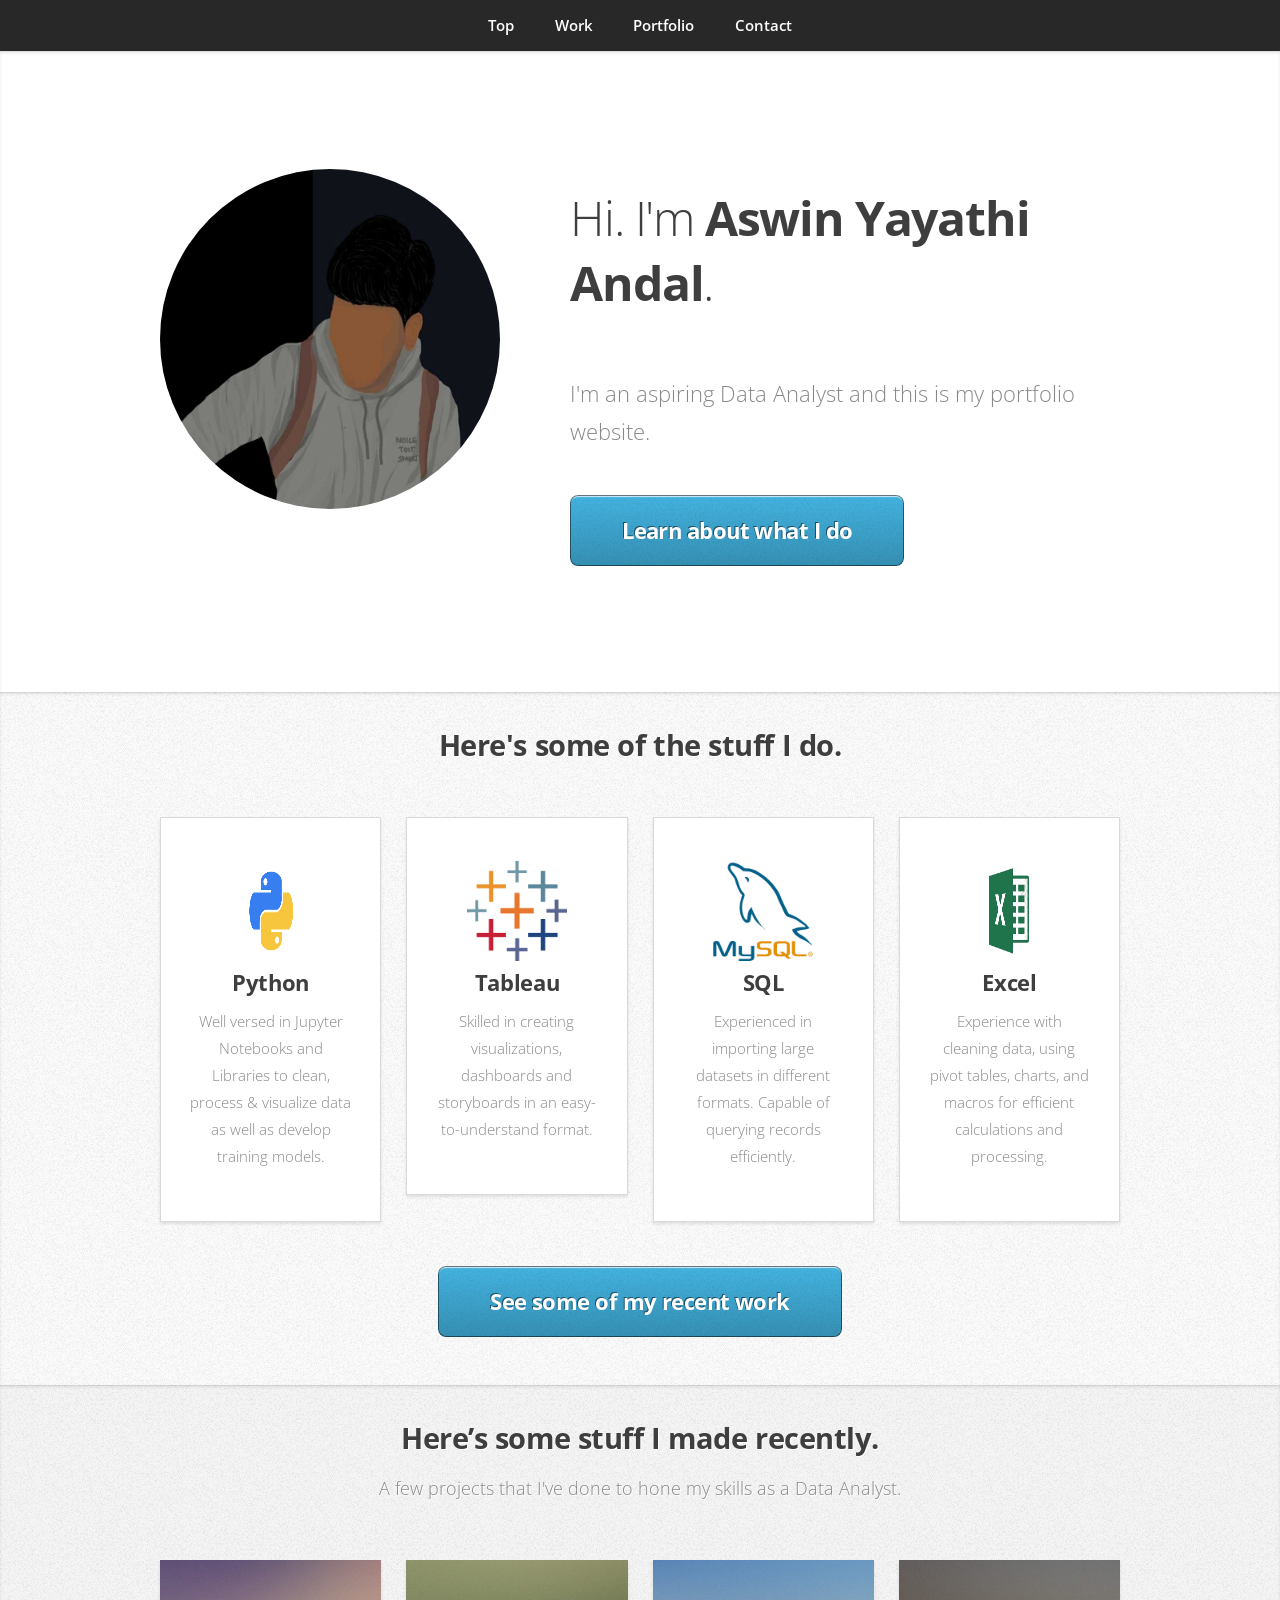
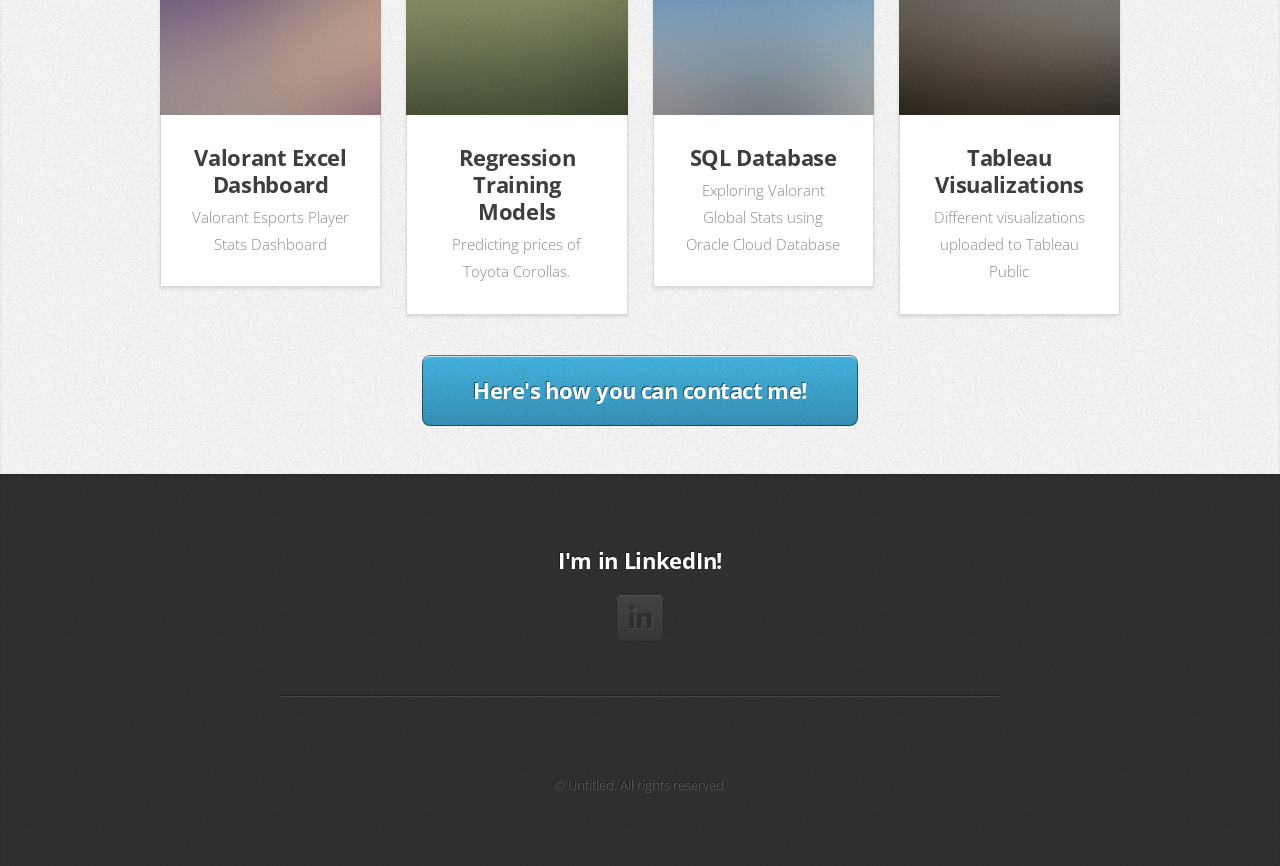
==== commit bce28750: "Added Links to Projects" ====
--- a/index.html
+++ b/index.html
@@ -33,7 +33,7 @@
 							  </div>
 						</div>
 						<div class="col-8 col-7-large col-12-medium">
-							<header>
+							<header class="intro-header">
 								<h1>Hi. I'm <strong>Aswin Yayathi Andal</strong>.</h1>
 							</header>
 							<p>I'm an aspiring Data Analyst and this is my portfolio website. </p>
@@ -96,14 +96,14 @@
 						<div class="col-4 col-6-medium col-12-small skills-width">
 							<article class="box style2">
 								<a href="#" class="image featured"><img src="images/pic01.jpg" alt="" /></a>
-								<h3><a href="#">Excel Data Dashboard</a></h3>
+								<h3><a href="https://github.com/aswinyay/Valorant-Dashboard-Excel.git" target="_blank">Valorant Excel Dashboard</a></h3>
 								<p>Valorant Esports Player Stats Dashboard</p>
 							</article>
 						</div>
 						<div class="col-4 col-6-medium col-12-small skills-width">
 							<article class="box style2">
-								<a href="#" class="image featured"><img src="images/pic02.jpg" alt="" /></a>
-								<h3><a href="#">Regression Training Models</a></h3>
+								<a href="#"  class="image featured"><img src="images/pic02.jpg" alt="" /></a>
+								<h3><a href="https://github.com/aswinyay/Toyota-Corolla-Price-Prediction-.git" target="_blank">Regression Training Models</a></h3>
 								<p>Predicting prices of Toyota Corollas.</p>
 							</article>
 						</div>
@@ -116,8 +116,8 @@
 						</div>
 						<div class="col-4 col-6-medium col-12-small skills-width">
 							<article class="box style2">
-								<a href="#" class="image featured"><img src="images/pic04.jpg" alt="" /></a>
-								<h3><a href="#">Tableau Visualizations</a></h3>
+								<a  class="image featured"><img src="images/pic04.jpg" alt="" /></a>
+								<h3><a href="https://public.tableau.com/app/profile/aswin.yayathi.andal"  target="_blank">Tableau Visualizations</a></h3>
 								<p>Different visualizations uploaded to Tableau Public</p>
 							</article>
 						</div>
--- a/assets/css/main.css
+++ b/assets/css/main.css
@@ -2476,4 +2476,23 @@
 	.container .button-margin {
 		margin-top: 40px;
 	}
-	+	.container .intro-header {
+		line-height: normal;
+	}
+	
+
+	/* Responsive Web Design */
+	@media screen and (max-width: 1024px) {
+		.container .skills-width {
+			width: 50%;
+		}
+		.image-container img{
+			display: unset;
+		}
+		
+	}
+	@media screen and (max-width: 480px) {
+		.container .skills-width {
+			width: 100%;
+		}
+	}
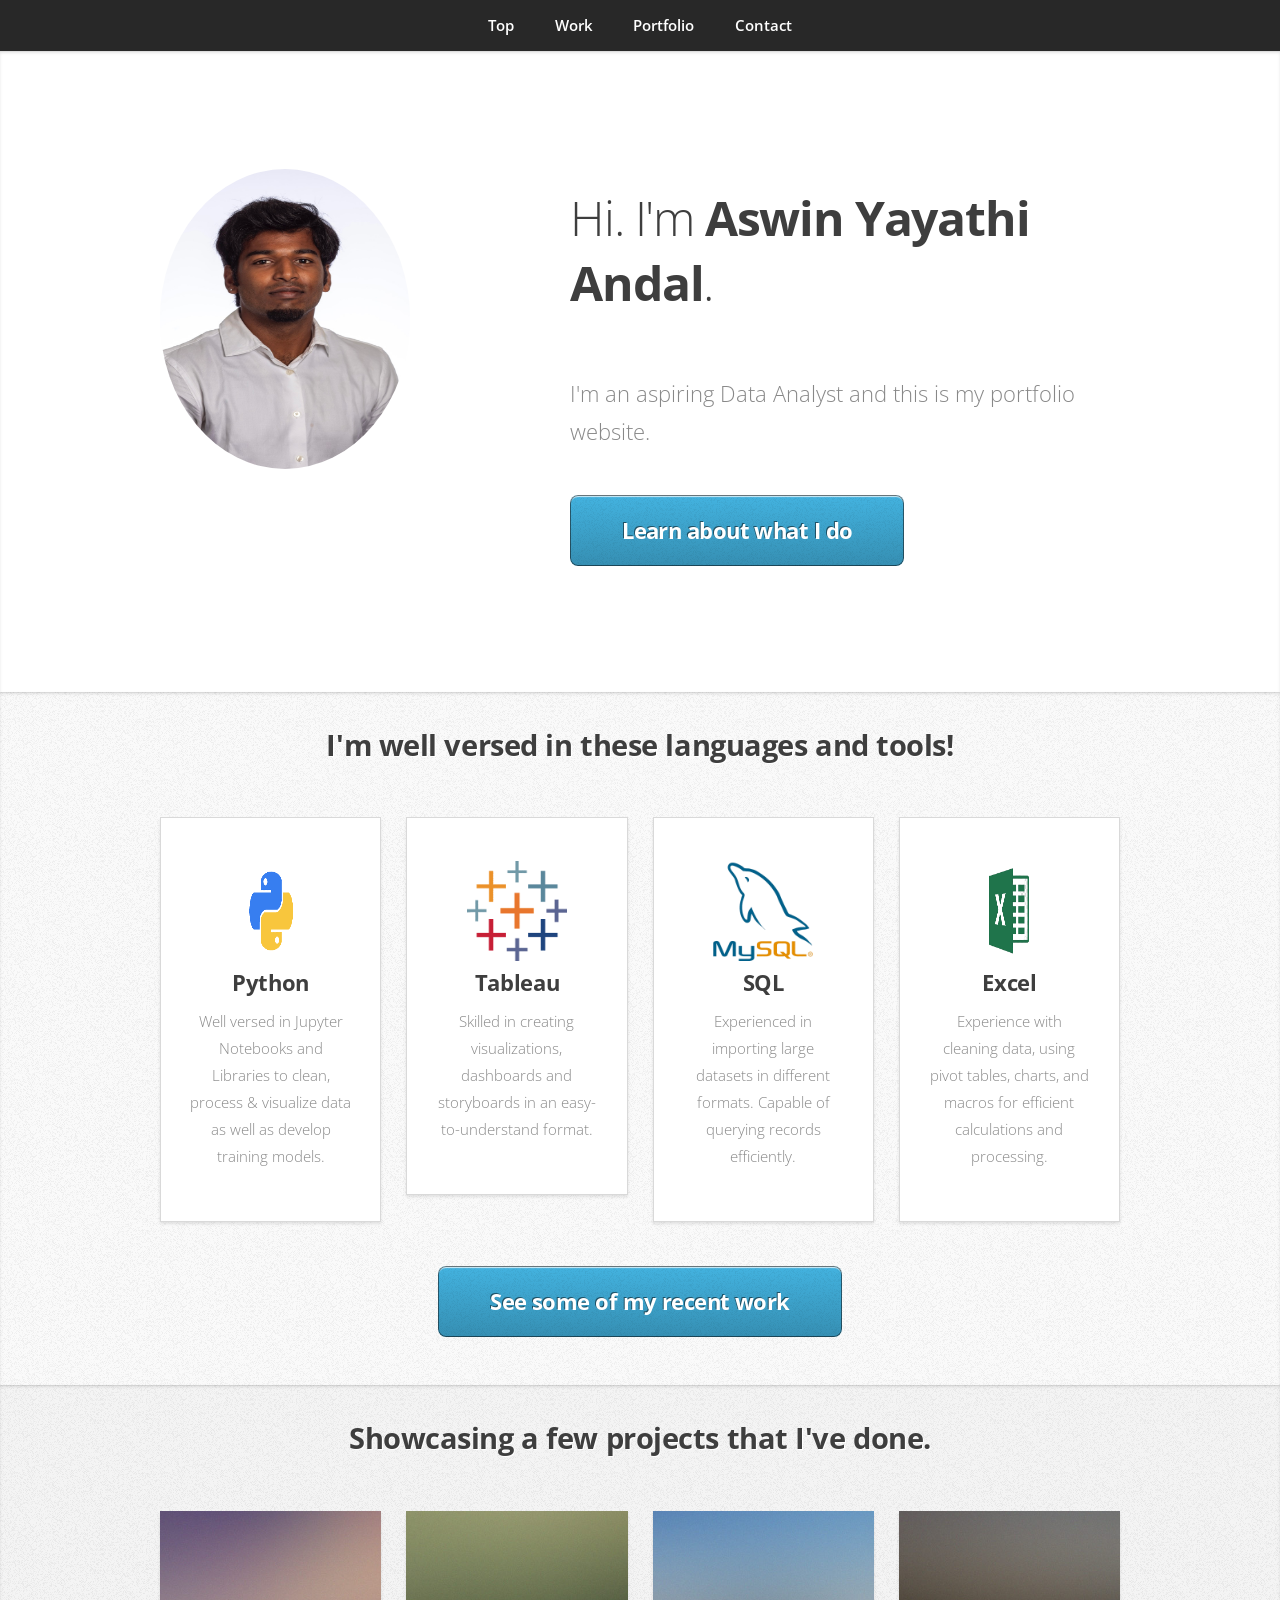
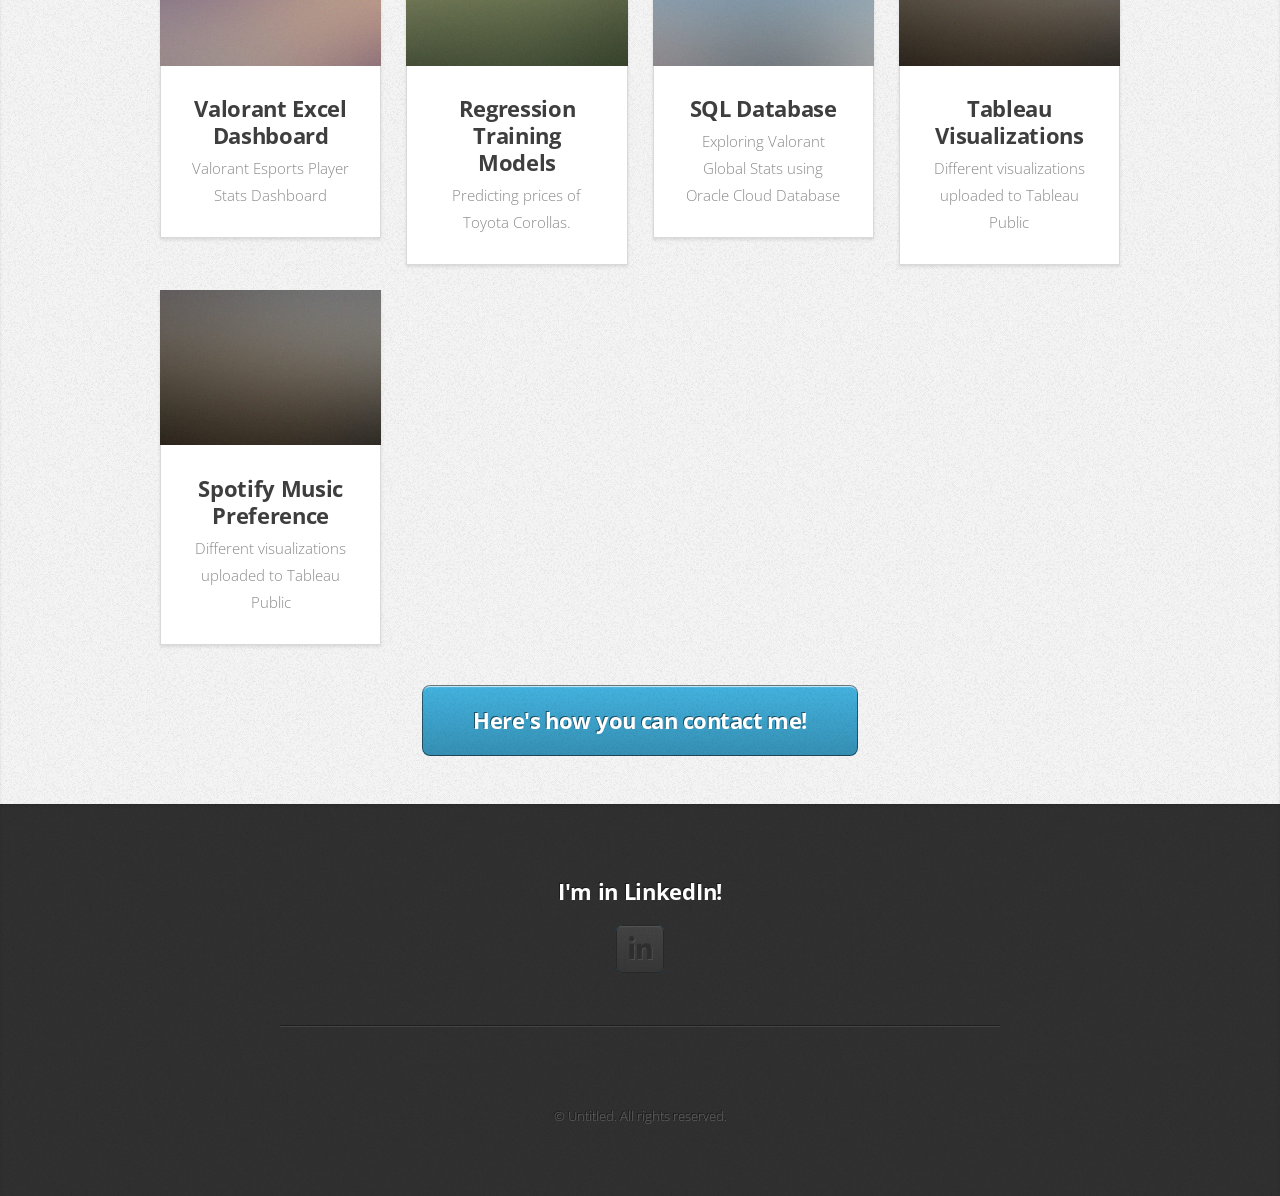
==== commit 2e81fae0: "Filename Change" ====
--- a/index.html
+++ b/index.html
@@ -29,7 +29,7 @@
 					<div class="row">
 						<div class="col-4 col-5-large col-12-medium">
 							<div class="image-container">
-								<img src="images/croppedprofile.jpg" width="340" height="340" alt="">
+								<img src="images/D1C8A43F-9276-4403-97E5-936A8F53725A_1_105_c.jpeg" width="250" height="300" alt="">
 							  </div>
 						</div>
 						<div class="col-8 col-7-large col-12-medium">
@@ -47,7 +47,7 @@
 			<article id="work" class="wrapper style2 work-padding">
 				<div class="container">
 					<header>
-						<h2>Here's some of the stuff I do.</h2>
+						<h2>I'm well versed in these languages and tools!</h2>
 					</header>
 					<div class="row aln-center skills-main">
 						<div class="col-4 col-6-medium col-12-small skills-width">
@@ -89,8 +89,7 @@
 			<article id="portfolio" class="wrapper style3 work-padding">
 				<div class="container">
 					<header>
-						<h2>Here’s some stuff I made recently.</h2>
-						<p>A few projects that I've done to hone my skills as a Data Analyst.</p>
+						<h2>Showcasing a few projects that I've done.  </h2>
 					</header>
 					<div class="row">
 						<div class="col-4 col-6-medium col-12-small skills-width">
@@ -118,6 +117,13 @@
 							<article class="box style2">
 								<a  class="image featured"><img src="images/pic04.jpg" alt="" /></a>
 								<h3><a href="https://public.tableau.com/app/profile/aswin.yayathi.andal"  target="_blank">Tableau Visualizations</a></h3>
+								<p>Different visualizations uploaded to Tableau Public</p>
+							</article>
+						</div>
+						<div class="col-4 col-6-medium col-12-small skills-width">
+							<article class="box style2">
+								<a  class="image featured"><img src="images/pic04.jpg" alt="" /></a>
+								<h3><a href="https://github.com/aswinyay/SpotifyEDA"  target="_blank">Spotify Music Preference</a></h3>
 								<p>Different visualizations uploaded to Tableau Public</p>
 							</article>
 						</div>
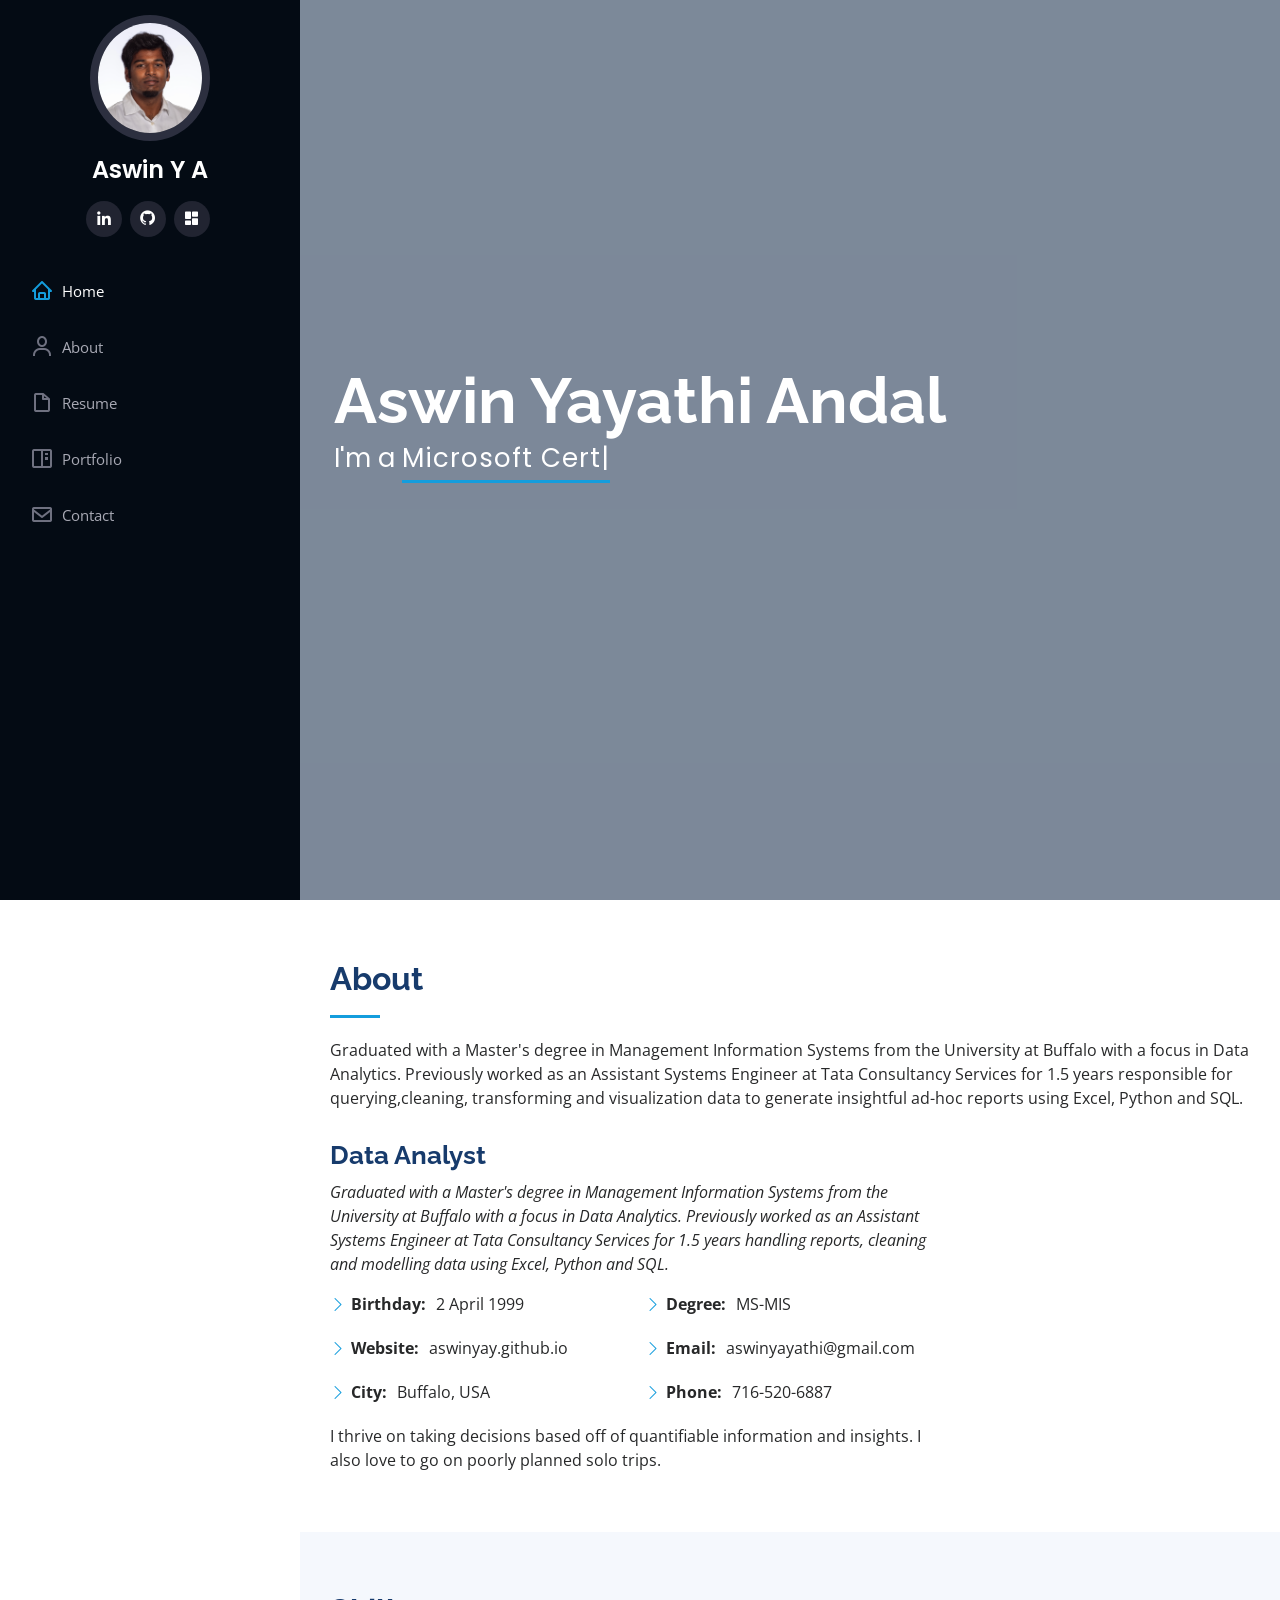
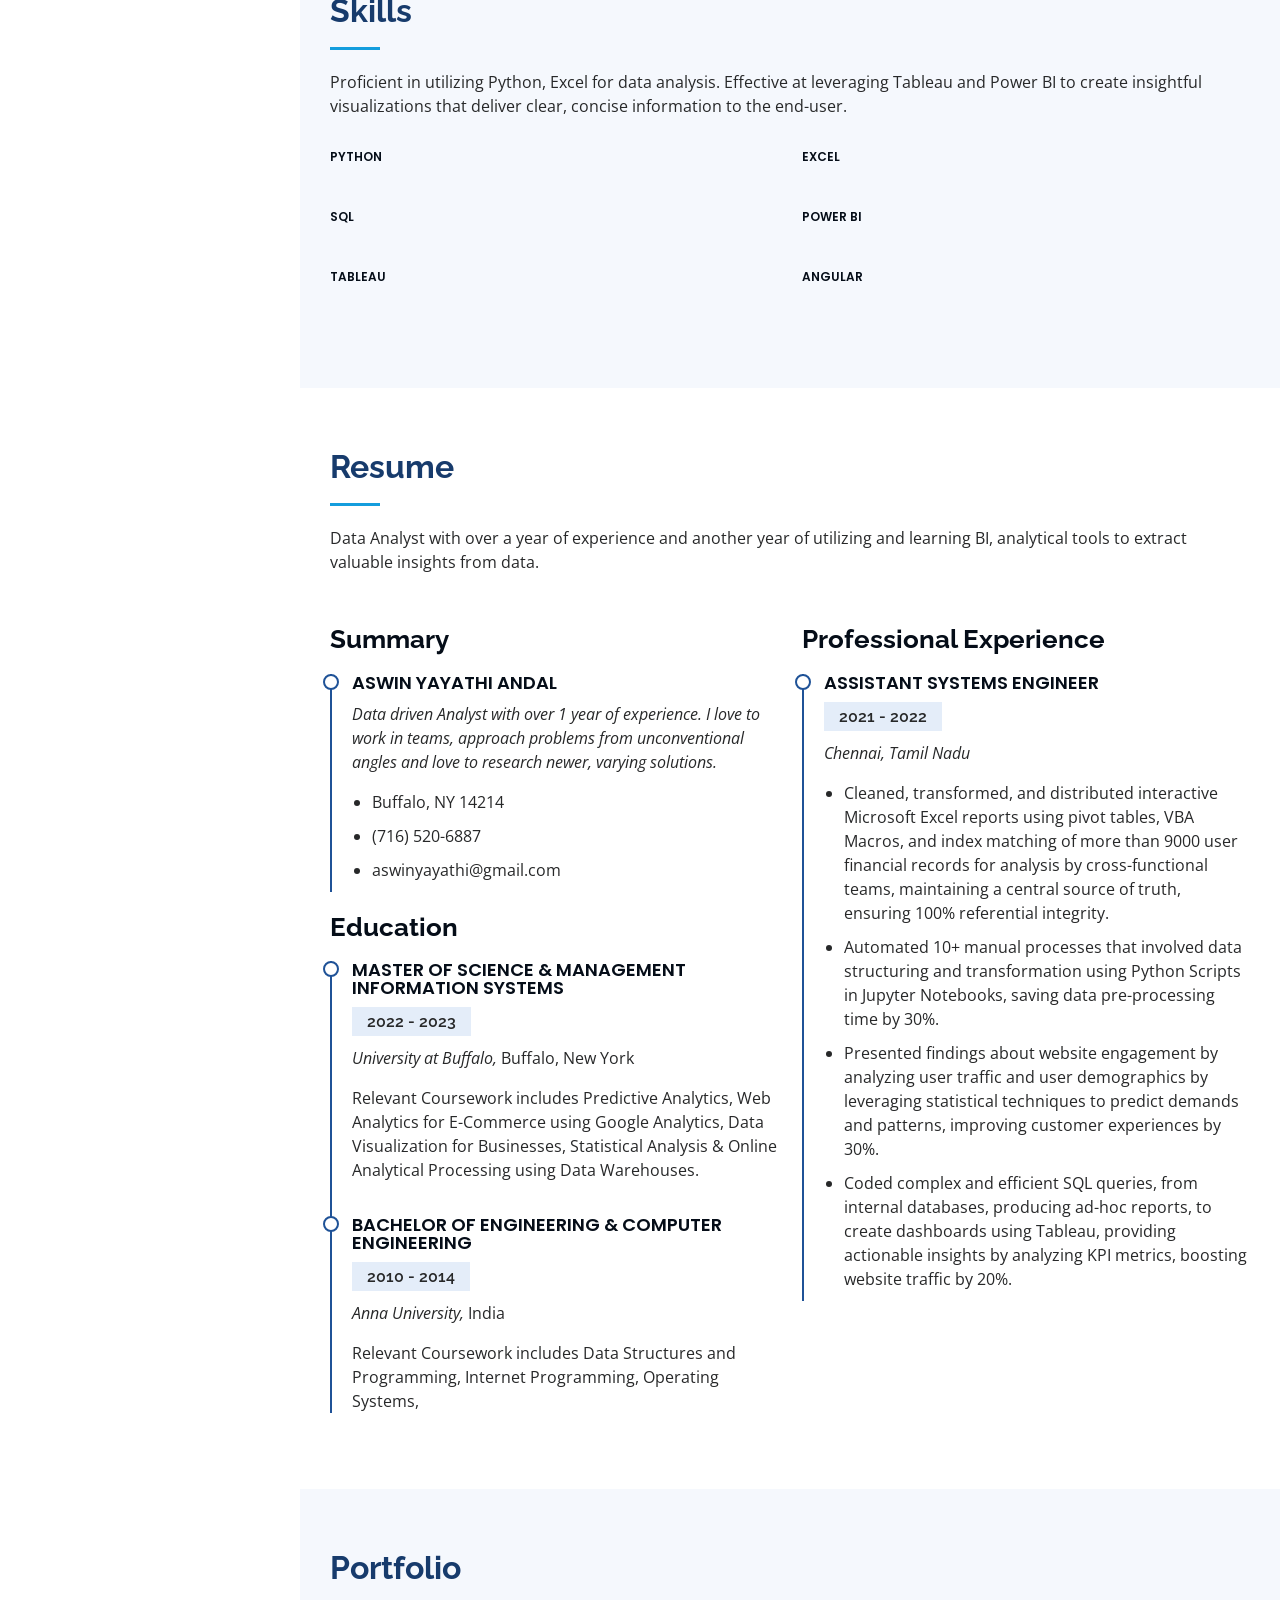
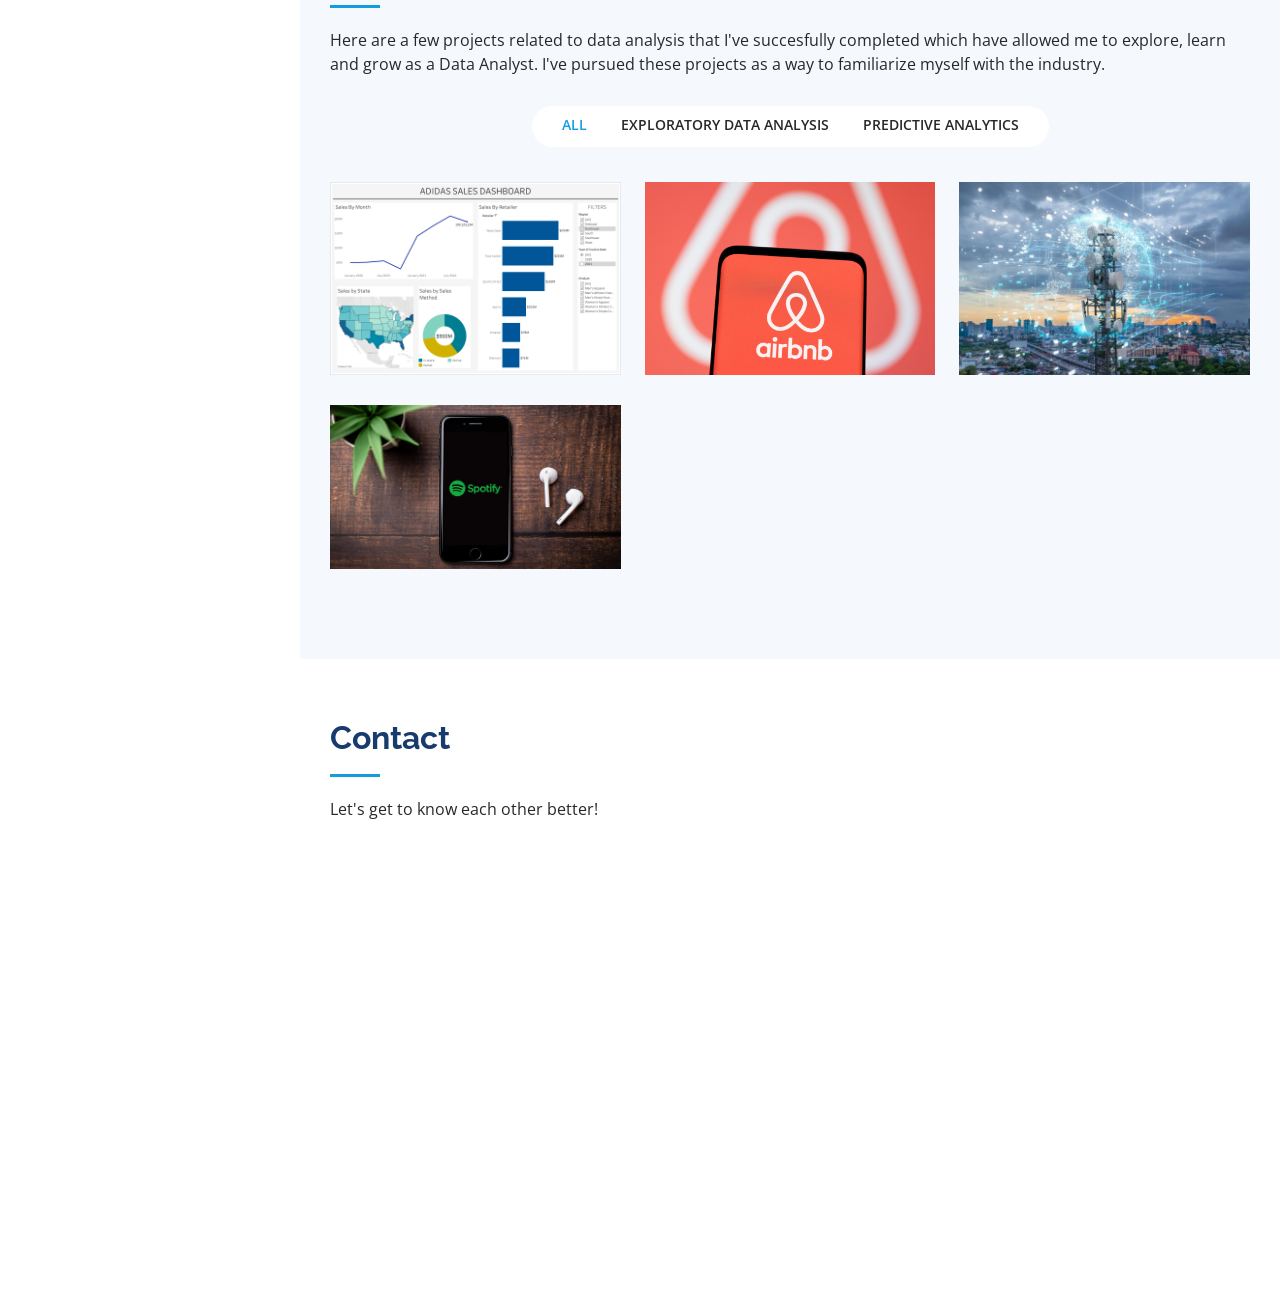
==== commit 610a4503: "Portfolio Update" ====
--- a/index.html
+++ b/index.html
@@ -1,195 +1,600 @@
-<!DOCTYPE HTML>
-<!--
-	Miniport by HTML5 UP
-	html5up.net | @ajlkn
-	Free for personal and commercial use under the CCA 3.0 license (html5up.net/license)
--->
-<html>
-	<head>
-		<title>Miniport by HTML5 UP</title>
-		<meta charset="utf-8" />
-		<meta name="viewport" content="width=device-width, initial-scale=1, user-scalable=no" />
-		<link rel="stylesheet" href="assets/css/main.css" />
-	</head>
-	<body class="is-preload">
-
-		<!-- Nav -->
-			<nav id="nav">
-				<ul class="container">
-					<li><a href="#top">Top</a></li>
-					<li><a href="#work">Work</a></li>
-					<li><a href="#portfolio">Portfolio</a></li>
-					<li><a href="#contact">Contact</a></li>
-				</ul>
-			</nav>
-
-		<!-- Home -->
-			<article id="top" class="wrapper style1">
-				<div class="container">
-					<div class="row">
-						<div class="col-4 col-5-large col-12-medium">
-							<div class="image-container">
-								<img src="images/D1C8A43F-9276-4403-97E5-936A8F53725A_1_105_c.jpeg" width="250" height="300" alt="">
-							  </div>
-						</div>
-						<div class="col-8 col-7-large col-12-medium">
-							<header class="intro-header">
-								<h1>Hi. I'm <strong>Aswin Yayathi Andal</strong>.</h1>
-							</header>
-							<p>I'm an aspiring Data Analyst and this is my portfolio website. </p>
-							<a href="#work" class="button large scrolly">Learn about what I do</a>
-						</div>
-					</div>
-				</div>
-			</article>
-
-		<!-- Work -->
-			<article id="work" class="wrapper style2 work-padding">
-				<div class="container">
-					<header>
-						<h2>I'm well versed in these languages and tools!</h2>
-					</header>
-					<div class="row aln-center skills-main">
-						<div class="col-4 col-6-medium col-12-small skills-width">
-							<section class="box style1">
-								<span><img src="images/Python-removebg-preview.png" alt="" height="100px" width="100px"></span>
-								<h3>Python</h3>
-								<p>Well versed in Jupyter Notebooks and Libraries to clean, process & visualize data as well as develop training models.</p>
-							</section>
-						</div>
-						<div class="col-4 col-6-medium col-12-small skills-width">
-							<section class="box style1">
-								<span><img src="images/Tableau_Image-removebg-preview.png" alt="" height="100px" width="100px"></span>
-								<h3>Tableau</h3>
-								<p>Skilled in creating visualizations, dashboards and storyboards in an easy-to-understand format.</p>
-							</section>
-						</div>
-						<div class="col-4 col-6-medium col-12-small skills-width">
-							<section class="box style1">
-								<span><img src="images/SQL_Image-removebg-preview.png" alt="" height="100px" width="100px"></span>
-								<h3>SQL</h3>
-								<p>Experienced in importing large datasets in different formats. Capable of querying records efficiently.</p>
-							</section>
-						</div>
-						<div class="col-4 col-6-medium col-12-small skills-width">
-							<section class="box style1">
-								<span><img src="images/Excel_Image-removebg-preview.png" alt="" height="100px" width="100px"></span>
-								<h3>Excel</h3>
-								<p>Experience with cleaning data, using pivot tables, charts, and macros for efficient calculations and processing. </p>
-							</section>
-						</div>
-					</div>
-					<footer>
-						<a href="#portfolio" class="button large scrolly">See some of my recent work</a>
-					</footer>
-				</div>
-			</article>
-
-		<!-- Portfolio -->
-			<article id="portfolio" class="wrapper style3 work-padding">
-				<div class="container">
-					<header>
-						<h2>Showcasing a few projects that I've done.  </h2>
-					</header>
-					<div class="row">
-						<div class="col-4 col-6-medium col-12-small skills-width">
-							<article class="box style2">
-								<a href="#" class="image featured"><img src="images/pic01.jpg" alt="" /></a>
-								<h3><a href="https://github.com/aswinyay/Valorant-Dashboard-Excel.git" target="_blank">Valorant Excel Dashboard</a></h3>
-								<p>Valorant Esports Player Stats Dashboard</p>
-							</article>
-						</div>
-						<div class="col-4 col-6-medium col-12-small skills-width">
-							<article class="box style2">
-								<a href="#"  class="image featured"><img src="images/pic02.jpg" alt="" /></a>
-								<h3><a href="https://github.com/aswinyay/Toyota-Corolla-Price-Prediction-.git" target="_blank">Regression Training Models</a></h3>
-								<p>Predicting prices of Toyota Corollas.</p>
-							</article>
-						</div>
-						<div class="col-4 col-6-medium col-12-small skills-width">
-							<article class="box style2">
-								<a href="#" class="image featured"><img src="images/pic03.jpg" alt="" /></a>
-								<h3><a href="#">SQL Database</a></h3>
-								<p>Exploring Valorant Global Stats using Oracle Cloud Database</p>
-							</article>
-						</div>
-						<div class="col-4 col-6-medium col-12-small skills-width">
-							<article class="box style2">
-								<a  class="image featured"><img src="images/pic04.jpg" alt="" /></a>
-								<h3><a href="https://public.tableau.com/app/profile/aswin.yayathi.andal"  target="_blank">Tableau Visualizations</a></h3>
-								<p>Different visualizations uploaded to Tableau Public</p>
-							</article>
-						</div>
-						<div class="col-4 col-6-medium col-12-small skills-width">
-							<article class="box style2">
-								<a  class="image featured"><img src="images/pic04.jpg" alt="" /></a>
-								<h3><a href="https://github.com/aswinyay/SpotifyEDA"  target="_blank">Spotify Music Preference</a></h3>
-								<p>Different visualizations uploaded to Tableau Public</p>
-							</article>
-						</div>
-						<!-- <div class="col-4 col-6-medium col-12-small">
-							<article class="box style2">
-								<a href="#" class="image featured"><img src="images/pic05.jpg" alt="" /></a>
-								<h3><a href="#">Feugiat aliquam</a></h3>
-								<p>Ornare nulla proin odio consequat.</p>
-							</article>
-						</div>
-						<div class="col-4 col-6-medium col-12-small">
-							<article class="box style2">
-								<a href="#" class="image featured"><img src="images/pic06.jpg" alt="" /></a>
-								<h3><a href="#">Sed amet ornare</a></h3>
-								<p>Ornare nulla proin odio consequat.</p>
-							</article>
-						</div>
-					</div> -->
-				</div>
-				<a href="#contact" class="button large scrolly button-margin">Here's how you can contact me!</a>
-			</article>
-
-		<!-- Contact -->
-			<article id="contact" class="wrapper style4">
-				<div class="container medium">
-					<div class="row">
-						<div class="col-12">
-							<h3>I'm in LinkedIn!</h3>
-							<ul class="social">
-								<!-- <li><a href="#" class="icon brands fa-twitter"><span class="label">Twitter</span></a></li> -->
-								<!-- <li><a href="#" class="icon brands fa-facebook-f"><span class="label">Facebook</span></a></li> -->
-								<!-- <li><a href="#" class="icon brands fa-dribbble"><span class="label">Dribbble</span></a></li> -->
-								<li><a href="https://www.linkedin.com/in/aswinyayathi/" target="_blank" class="icon brands fa-linkedin-in"><span class="label">LinkedIn</span></a></li>
-								<!-- <li><a href="#" class="icon brands fa-tumblr"><span class="label">Tumblr</span></a></li>
-								<li><a href="#" class="icon brands fa-google-plus"><span class="label">Google+</span></a></li>
-								<li><a href="#" class="icon brands fa-github"><span class="label">Github</span></a></li> -->
-								<!--
-								<li><a href="#" class="icon solid fa-rss"><span>RSS</span></a></li>
-								<li><a href="#" class="icon brands fa-instagram"><span>Instagram</span></a></li>
-								<li><a href="#" class="icon brands fa-foursquare"><span>Foursquare</span></a></li>
-								<li><a href="#" class="icon brands fa-skype"><span>Skype</span></a></li>
-								<li><a href="#" class="icon brands fa-soundcloud"><span>Soundcloud</span></a></li>
-								<li><a href="#" class="icon brands fa-youtube"><span>YouTube</span></a></li>
-								<li><a href="#" class="icon brands fa-blogger"><span>Blogger</span></a></li>
-								<li><a href="#" class="icon brands fa-flickr"><span>Flickr</span></a></li>
-								<li><a href="#" class="icon brands fa-vimeo"><span>Vimeo</span></a></li>
-								-->
-							</ul>
-							<hr />
-						</div>
-					</div>
-					<footer>
-						<ul id="copyright">
-							<li>&copy; Untitled. All rights reserved.</li>
-						</ul>
-					</footer>
-				</div>
-			</article>
-
-		<!-- Scripts -->
-			<script src="assets/js/jquery.min.js"></script>
-			<script src="assets/js/jquery.scrolly.min.js"></script>
-			<script src="assets/js/browser.min.js"></script>
-			<script src="assets/js/breakpoints.min.js"></script>
-			<script src="assets/js/util.js"></script>
-			<script src="assets/js/main.js"></script>
-
-	</body>
+<!DOCTYPE html>
+<html lang="en">
+
+<head>
+  <meta charset="utf-8">
+  <meta content="width=device-width, initial-scale=1.0" name="viewport">
+
+  <title>Aswin Y A Portfolio</title>
+  <meta content="" name="description">
+  <meta content="" name="keywords">
+
+  <!-- Favicons -->
+  <link href="assets/img/favicon.png" rel="icon">
+  <link href="assets/img/apple-touch-icon.png" rel="apple-touch-icon">
+
+  <!-- Google Fonts -->
+  <link href="https://fonts.googleapis.com/css?family=Open+Sans:300,300i,400,400i,600,600i,700,700i|Raleway:300,300i,400,400i,500,500i,600,600i,700,700i|Poppins:300,300i,400,400i,500,500i,600,600i,700,700i" rel="stylesheet">
+
+  <!-- Vendor CSS Files -->
+  <link href="assets/vendor/aos/aos.css" rel="stylesheet">
+  <link href="assets/vendor/bootstrap/css/bootstrap.min.css" rel="stylesheet">
+  <link href="assets/vendor/bootstrap-icons/bootstrap-icons.css" rel="stylesheet">
+  <link href="assets/vendor/boxicons/css/boxicons.min.css" rel="stylesheet">
+  <link href="assets/vendor/glightbox/css/glightbox.min.css" rel="stylesheet">
+  <link href="assets/vendor/swiper/swiper-bundle.min.css" rel="stylesheet">
+
+  <!-- Template Main CSS File -->
+  <link href="assets/css/style.css" rel="stylesheet">
+
+  <!-- =======================================================
+  * Template Name: iPortfolio
+  * Updated: Jul 27 2023 with Bootstrap v5.3.1
+  * Template URL: https://bootstrapmade.com/iportfolio-bootstrap-portfolio-websites-template/
+  * Author: BootstrapMade.com
+  * License: https://bootstrapmade.com/license/
+  ======================================================== -->
+</head>
+
+<body>
+
+  <!-- ======= Mobile nav toggle button ======= -->
+  <i class="bi bi-list mobile-nav-toggle d-xl-none"></i>
+
+  <!-- ======= Header ======= -->
+  <header id="header">
+    <div class="d-flex flex-column">
+
+      <div class="profile">
+        <img src="assets/img/closeup.png" alt="" class="img-fluid rounded-circle">
+        <h1 class="text-light"><a href="index.html">Aswin Y A</a></h1>
+        <div class="social-links mt-3 text-center">
+          <a href="https://www.linkedin.com/in/aswinyayathi/" target = "_blank" class="linkedin"><i class="bx bxl-linkedin"></i></a>
+          <a href="https://github.com/aswinyay" target = "_blank" class="github"><i class="bx bxl-github"></i></a>
+          <a href="https://public.tableau.com/app/profile/aswin.yayathi.andal" target = "_blank" class="tableau"><i class="bx bxs-dashboard"></i></a>
+        </div>
+      </div>
+
+      <nav id="navbar" class="nav-menu navbar">
+        <ul>
+          <li><a href="#hero" class="nav-link scrollto active"><i class="bx bx-home"></i> <span>Home</span></a></li>
+          <li><a href="#about" class="nav-link scrollto"><i class="bx bx-user"></i> <span>About</span></a></li>
+          <li><a href="#resume" class="nav-link scrollto"><i class="bx bx-file-blank"></i> <span>Resume</span></a></li>
+          <li><a href="#portfolio" class="nav-link scrollto"><i class="bx bx-book-content"></i> <span>Portfolio</span></a></li>
+          <!-- <li><a href="#services" class="nav-link scrollto"><i class="bx bx-server"></i> <span>Services</span></a></li> -->
+          <li><a href="#contact" class="nav-link scrollto"><i class="bx bx-envelope"></i> <span>Contact</span></a></li>
+        </ul>
+      </nav><!-- .nav-menu -->
+    </div>
+  </header><!-- End Header -->
+
+  <!-- ======= Hero Section ======= -->
+  <section id="hero" class="d-flex flex-column justify-content-center align-items-center">
+    <div class="hero-container" data-aos="fade-in">
+      <h1>Aswin Yayathi Andal</h1>
+      <p>I'm a <span class="typed" data-typed-items=" Microsoft Certified Power BI Data Analyst, Web Developer, Tech Enthusiast"></span></p>
+    </div>
+  </section><!-- End Hero -->
+
+  <main id="main">
+
+    <!-- ======= About Section ======= -->
+    <section id="about" class="about">
+      <div class="container">
+
+        <div class="section-title">
+          <h2>About</h2>
+<p>            Graduated with a Master's degree in Management Information Systems from the University at Buffalo 
+               with a focus in Data Analytics. Previously worked as an Assistant Systems Engineer at Tata Consultancy 
+               Services for 1.5 years responsible for querying,cleaning, transforming and visualization data to generate insightful ad-hoc reports using Excel, Python and SQL. 
+</p>        
+</div>
+
+        <div class="row">
+          
+          <div class="col-lg-8 pt-4 pt-lg-0 content" data-aos="fade-left">
+            <h3>Data Analyst</h3>
+            <p class="fst-italic">
+              Graduated with a Master's degree in Management Information Systems from the University 
+              at Buffalo with a focus in Data Analytics. Previously worked as an Assistant Systems Engineer 
+              at Tata Consultancy Services for 1.5 years handling reports, cleaning and modelling data using Excel, 
+              Python and SQL. 
+            </p>
+            <div class="row">
+              <div class="col-lg-6">
+                <ul>
+                  <li><i class="bi bi-chevron-right"></i> <strong>Birthday:</strong> <span>2 April 1999</span></li>
+                  <li><i class="bi bi-chevron-right"></i> <strong>Website:</strong> <span>aswinyay.github.io</span></li>
+                  <li><i class="bi bi-chevron-right"></i> <strong>City:</strong> <span>Buffalo, USA</span></li>
+                </ul>
+              </div>
+              <div class="col-lg-6">
+                <ul>
+                  <li><i class="bi bi-chevron-right"></i> <strong>Degree:</strong> <span>MS-MIS</span></li>
+                  <li><i class="bi bi-chevron-right"></i> <strong>Email:</strong> <span>aswinyayathi@gmail.com</span></li>
+                  <li><i class="bi bi-chevron-right"></i> <strong>Phone:</strong> <span>716-520-6887</span></li>
+                </ul>
+              </div>
+            </div>
+            <p>
+              I thrive on taking decisions based off of quantifiable information and insights. I also love to go on poorly planned solo trips. 
+            </p>
+          </div>
+        </div>
+
+      </div>
+    </section><!-- End About Section -->
+    <!-- ======= Skills Section ======= -->
+    <section id="skills" class="skills section-bg">
+      <div class="container">
+
+        <div class="section-title">
+          <h2>Skills</h2>
+          <p>Proficient in utilizing Python, Excel for data analysis. Effective at leveraging Tableau and Power BI 
+          to create insightful visualizations that deliver clear, concise information to the end-user. 
+          </p>
+        </div>
+
+        <div class="row skills-content">
+
+          <div class="col-lg-6" data-aos="fade-up">
+
+            <div class="progress">
+              <span class="skill">Python</span>
+            </div>
+
+            <div class="progress">
+              <span class="skill">SQL</span>
+            </div>
+
+            <div class="progress">
+              <span class="skill">Tableau</span>
+            </div>
+
+          </div>
+
+          <div class="col-lg-6" data-aos="fade-up" data-aos-delay="100">
+
+            <div class="progress">
+              <span class="skill">Excel</span>
+            </div>
+
+            <div class="progress">
+              <span class="skill">Power BI</span>
+            </div>
+
+            <div class="progress">
+              <span class="skill">Angular</span>
+            </div>
+
+          </div>
+
+        </div>
+
+      </div>
+    </section><!-- End Skills Section -->
+
+    <!-- ======= Resume Section ======= -->
+    <section id="resume" class="resume">
+      <div class="container">
+
+        <div class="section-title">
+          <h2>Resume</h2>
+          <p>
+            Data Analyst with over a year of experience and another year of utilizing and learning BI, 
+            analytical tools to extract valuable insights from data. 
+          </p>        
+        </div>
+
+        <div class="row">
+          <div class="col-lg-6" data-aos="fade-up">
+            <h3 class="resume-title">Summary</h3>
+            <div class="resume-item pb-0">
+              <h4>Aswin Yayathi Andal</h4>
+              <p><em>Data driven Analyst with over 1 year of experience. I love to work in teams, approach problems from unconventional angles and love to research newer, varying solutions.  </em></p>
+              <ul>
+                <li>Buffalo, NY 14214</li>
+                <li>(716) 520-6887</li>
+                <li>aswinyayathi@gmail.com</li>
+              </ul>
+            </div>
+
+            <h3 class="resume-title">Education</h3>
+            <div class="resume-item">
+              <h4>Master of Science &amp; Management Information Systems</h4>
+              <h5>2022 - 2023</h5>
+              <p><em>University at Buffalo,</em> Buffalo, New York</p>
+              <p>Relevant Coursework includes Predictive Analytics, Web Analytics for E-Commerce using Google Analytics, Data Visualization for Businesses, Statistical Analysis & Online Analytical Processing using Data Warehouses.</p>
+            </div>
+            <div class="resume-item">
+              <h4>Bachelor of Engineering &amp; Computer Engineering</h4>
+              <h5>2010 - 2014</h5>
+              <p><em>Anna University, </em>India</p>
+              <p>Relevant Coursework includes Data Structures and Programming, Internet Programming, Operating Systems, </p>
+            </div>
+          </div>
+          <div class="col-lg-6" data-aos="fade-up" data-aos-delay="100">
+            <h3 class="resume-title">Professional Experience</h3>
+            <div class="resume-item">
+              <h4>Assistant Systems Engineer</h4>
+              <h5>2021 - 2022</h5>
+              <p><em>Chennai, Tamil Nadu </em></p>
+              <ul>
+                <li>Cleaned, transformed, and distributed interactive Microsoft Excel reports using pivot tables, VBA Macros, and index matching of more than 9000 user financial records for analysis by cross-functional teams, maintaining a central source of truth, ensuring 100% referential integrity.</li>
+                <li> Automated 10+ manual processes that involved data structuring and transformation using Python Scripts in Jupyter Notebooks, saving data pre-processing time by 30%.</li>
+                <li>Presented findings about website engagement by analyzing user traffic and user demographics by leveraging statistical techniques to predict demands and patterns, improving customer experiences by 30%.</li>
+                <li>Coded complex and efficient SQL queries, from internal databases, producing ad-hoc reports, to create dashboards using Tableau, providing actionable insights by analyzing KPI metrics, boosting website traffic by 20%.</li>
+              </ul>
+            </div>
+            <!-- <div class="resume-item">
+              <h4>Graphic design specialist</h4>
+              <h5>2017 - 2018</h5>
+              <p><em>Stepping Stone Advertising, New York, NY</em></p>
+              <ul>
+                <li>Developed numerous marketing programs (logos, brochures,infographics, presentations, and advertisements).</li>
+                <li>Managed up to 5 projects or tasks at a given time while under pressure</li>
+                <li>Recommended and consulted with clients on the most appropriate graphic design</li>
+                <li>Created 4+ design presentations and proposals a month for clients and account managers</li>
+              </ul>
+            </div> -->
+          </div>
+        </div>
+
+      </div>
+    </section><!-- End Resume Section -->
+
+    <!-- ======= Portfolio Section ======= -->
+    <section id="portfolio" class="portfolio section-bg">
+      <div class="container">
+
+        <div class="section-title">
+          <h2>Portfolio</h2>
+          <p>Here are a few projects related to data analysis that I've succesfully completed which have allowed me to explore, learn and grow as a Data Analyst. I've pursued these projects as a way to familiarize myself with the industry. </p>
+        </div>
+
+        <div class="row" data-aos="fade-up">
+          <div class="col-lg-12 d-flex justify-content-center">
+            <ul id="portfolio-flters">
+              <li data-filter="*" class="filter-active">All</li>
+              <li data-filter=".filter-app">Exploratory Data Analysis</li>
+              <!-- <li data-filter=".filter-card">Tableau Visualizations</li> -->
+              <li data-filter=".filter-web">Predictive Analytics</li>
+            </ul>
+          </div>
+        </div>
+
+        <div class="row portfolio-container" data-aos="fade-up" data-aos-delay="100">
+
+          <div class="col-lg-4 col-md-6 portfolio-item filter-app">
+            <div class="portfolio-wrap">
+              <img src="assets/img/adidas.png" class="img-fluid" alt="">
+              <div class="portfolio-links">
+                <a href="assets/img/adidas.png" data-gallery="portfolioGallery" class="portfolio-lightbox" title="Adidas Sales Dashboard"><i class="bx bx-plus"></i></a>
+                <a href="https://public.tableau.com/app/profile/aswin.yayathi.andal/viz/AdidasSalesDashboard_16938862899320/FinalDashboard#1" title="More Details"><i class="bx bx-link"></i></a>
+              </div>
+            </div>
+          </div>
+
+          <div class="col-lg-4 col-md-6 portfolio-item filter-web">
+            <div class="portfolio-wrap">
+              <img src="assets/img/AirbnbFinal.jpeg" class="img-fluid" alt="">
+              <div class="portfolio-links">
+                <!-- <a href="assets/img/portfolio/portfolio-2.jpg" data-gallery="portfolioGallery" class="portfolio-lightbox" title="Web 3"><i class="bx bx-plus"></i></a> -->
+                <a href="https://github.com/aswinyay/Airbnb-Analysis" target = "_blank" title="More Details"><i class="bx bx-link"></i></a>
+              </div>
+            </div>
+          </div>
+
+          <div class="col-lg-4 col-md-6 portfolio-item filter-app">
+            <div class="portfolio-wrap">
+              <img src="assets/img/telecomFinal.webp" class="img-fluid" alt="">
+              <div class="portfolio-links">
+                <a href="assets/img/telecomChurn.png" data-gallery="portfolioGallery" class="portfolio-lightbox" title="Telecom Churn"><i class="bx bx-plus"></i></a>
+                <a href="https://github.com/aswinyay/Telecom-Churn-Analysis" title="More Details"><i class="bx bx-link"></i></a>
+              </div>
+            </div>
+          </div>
+<!-- 
+          <div class="col-lg-4 col-md-6 portfolio-item filter-card">
+            <div class="portfolio-wrap">
+              <img src="assets/img/portfolio/portfolio-4.jpg" class="img-fluid" alt="">
+              <div class="portfolio-links">
+                <a href="assets/img/portfolio/portfolio-4.jpg" data-gallery="portfolioGallery" class="portfolio-lightbox" title="Card 2"><i class="bx bx-plus"></i></a>
+                <a href="portfolio-details.html" title="More Details"><i class="bx bx-link"></i></a>
+              </div>
+            </div>
+          </div> -->
+
+          <div class="col-lg-4 col-md-6 portfolio-item filter-web">
+            <div class="portfolio-wrap">
+              <img src="assets/img/Toyota.jpeg" class="img-fluid" alt="">
+              <div class="portfolio-links">
+                <!-- <a href="assets/img/portfolio/portfolio-5.jpg" data-gallery="portfolioGallery" class="portfolio-lightbox" title="Web 2"><i class="bx bx-plus"></i></a> -->
+                <a href="https://github.com/aswinyay/Toyota-Corolla-Price-Prediction-" target="_blank" title="More Details"><i class="bx bx-link"></i></a>
+              </div>
+            </div>
+          </div>
+<!-- 
+          <div class="col-lg-4 col-md-6 portfolio-item filter-app">
+            <div class="portfolio-wrap">
+              <img src="assets/img/portfolio/portfolio-6.jpg" class="img-fluid" alt="">
+              <div class="portfolio-links">
+                <a href="assets/img/portfolio/portfolio-6.jpg" data-gallery="portfolioGallery" class="portfolio-lightbox" title="App 3"><i class="bx bx-plus"></i></a>
+                <a href="portfolio-details.html" title="More Details"><i class="bx bx-link"></i></a>
+              </div>
+            </div>
+          </div> -->
+
+          <!-- <div class="col-lg-4 col-md-6 portfolio-item filter-card">
+            <div class="portfolio-wrap">
+              <img src="assets/img/portfolio/portfolio-7.jpg" class="img-fluid" alt="">
+              <div class="portfolio-links">
+                <a href="assets/img/portfolio/portfolio-7.jpg" data-gallery="portfolioGallery" class="portfolio-lightbox" title="Card 1"><i class="bx bx-plus"></i></a>
+                <a href="portfolio-details.html" title="More Details"><i class="bx bx-link"></i></a>
+              </div>
+            </div>
+          </div> -->
+
+          <!-- <div class="col-lg-4 col-md-6 portfolio-item filter-card">
+            <div class="portfolio-wrap">
+              <img src="assets/img/portfolio/portfolio-8.jpg" class="img-fluid" alt="">
+              <div class="portfolio-links">
+                <a href="assets/img/portfolio/portfolio-8.jpg" data-gallery="portfolioGallery" class="portfolio-lightbox" title="Card 3"><i class="bx bx-plus"></i></a>
+                <a href="portfolio-details.html" title="More Details"><i class="bx bx-link"></i></a>
+              </div>
+            </div>
+          </div> -->
+
+          <div class="col-lg-4 col-md-6 portfolio-item filter-web">
+            <div class="portfolio-wrap">
+              <img src="assets/img/spotify.jpeg" class="img-fluid" alt="">
+              <div class="portfolio-links">
+                <!-- <a href="assets/img/portfolio/portfolio-9.jpg" data-gallery="portfolioGallery" class="portfolio-lightbox" title="Web 3"><i class="bx bx-plus"></i></a> -->
+                <a href="https://github.com/aswinyay/SpotifyEDA" target = "_blank" title="More Details"><i class="bx bx-link"></i></a>
+              </div>
+            </div>
+          </div>
+
+        </div>
+
+      </div>
+    </section><!-- End Portfolio Section -->
+
+    <!-- ======= Services Section ======= -->
+    <!-- <section id="services" class="services">
+      <div class="container">
+
+        <div class="section-title">
+          <h2>Services</h2>
+          <p>Magnam dolores commodi suscipit. Necessitatibus eius consequatur ex aliquid fuga eum quidem. Sit sint consectetur velit. Quisquam quos quisquam cupiditate. Et nemo qui impedit suscipit alias ea. Quia fugiat sit in iste officiis commodi quidem hic quas.</p>
+        </div>
+
+        <div class="row">
+          <div class="col-lg-4 col-md-6 icon-box" data-aos="fade-up">
+            <div class="icon"><i class="bi bi-briefcase"></i></div>
+            <h4 class="title"><a href="">Lorem Ipsum</a></h4>
+            <p class="description">Voluptatum deleniti atque corrupti quos dolores et quas molestias excepturi sint occaecati cupiditate non provident</p>
+          </div>
+          <div class="col-lg-4 col-md-6 icon-box" data-aos="fade-up" data-aos-delay="100">
+            <div class="icon"><i class="bi bi-card-checklist"></i></div>
+            <h4 class="title"><a href="">Dolor Sitema</a></h4>
+            <p class="description">Minim veniam, quis nostrud exercitation ullamco laboris nisi ut aliquip ex ea commodo consequat tarad limino ata</p>
+          </div>
+          <div class="col-lg-4 col-md-6 icon-box" data-aos="fade-up" data-aos-delay="200">
+            <div class="icon"><i class="bi bi-bar-chart"></i></div>
+            <h4 class="title"><a href="">Sed ut perspiciatis</a></h4>
+            <p class="description">Duis aute irure dolor in reprehenderit in voluptate velit esse cillum dolore eu fugiat nulla pariatur</p>
+          </div>
+          <div class="col-lg-4 col-md-6 icon-box" data-aos="fade-up" data-aos-delay="300">
+            <div class="icon"><i class="bi bi-binoculars"></i></div>
+            <h4 class="title"><a href="">Magni Dolores</a></h4>
+            <p class="description">Excepteur sint occaecat cupidatat non proident, sunt in culpa qui officia deserunt mollit anim id est laborum</p>
+          </div>
+          <div class="col-lg-4 col-md-6 icon-box" data-aos="fade-up" data-aos-delay="400">
+            <div class="icon"><i class="bi bi-brightness-high"></i></div>
+            <h4 class="title"><a href="">Nemo Enim</a></h4>
+            <p class="description">At vero eos et accusamus et iusto odio dignissimos ducimus qui blanditiis praesentium voluptatum deleniti atque</p>
+          </div>
+          <div class="col-lg-4 col-md-6 icon-box" data-aos="fade-up" data-aos-delay="500">
+            <div class="icon"><i class="bi bi-calendar4-week"></i></div>
+            <h4 class="title"><a href="">Eiusmod Tempor</a></h4>
+            <p class="description">Et harum quidem rerum facilis est et expedita distinctio. Nam libero tempore, cum soluta nobis est eligendi</p>
+          </div>
+        </div>
+
+      </div>
+    </section> -->
+    <!-- End Services Section -->
+
+    <!-- ======= Testimonials Section ======= -->
+    <!-- <section id="testimonials" class="testimonials section-bg">
+      <div class="container">
+
+        <div class="section-title">
+          <h2>Testimonials</h2>
+          <p>Magnam dolores commodi suscipit. Necessitatibus eius consequatur ex aliquid fuga eum quidem. Sit sint consectetur velit. Quisquam quos quisquam cupiditate. Et nemo qui impedit suscipit alias ea. Quia fugiat sit in iste officiis commodi quidem hic quas.</p>
+        </div>
+
+        <div class="testimonials-slider swiper" data-aos="fade-up" data-aos-delay="100">
+          <div class="swiper-wrapper">
+
+            <div class="swiper-slide">
+              <div class="testimonial-item" data-aos="fade-up">
+                <p>
+                  <i class="bx bxs-quote-alt-left quote-icon-left"></i>
+                  Proin iaculis purus consequat sem cure digni ssim donec porttitora entum suscipit rhoncus. Accusantium quam, ultricies eget id, aliquam eget nibh et. Maecen aliquam, risus at semper.
+                  <i class="bx bxs-quote-alt-right quote-icon-right"></i>
+                </p>
+                <img src="assets/img/testimonials/testimonials-1.jpg" class="testimonial-img" alt="">
+                <h3>Saul Goodman</h3>
+                <h4>Ceo &amp; Founder</h4>
+              </div>
+            </div>
+
+            <div class="swiper-slide">
+              <div class="testimonial-item" data-aos="fade-up" data-aos-delay="100">
+                <p>
+                  <i class="bx bxs-quote-alt-left quote-icon-left"></i>
+                  Export tempor illum tamen malis malis eram quae irure esse labore quem cillum quid cillum eram malis quorum velit fore eram velit sunt aliqua noster fugiat irure amet legam anim culpa.
+                  <i class="bx bxs-quote-alt-right quote-icon-right"></i>
+                </p>
+                <img src="assets/img/testimonials/testimonials-2.jpg" class="testimonial-img" alt="">
+                <h3>Sara Wilsson</h3>
+                <h4>Designer</h4>
+              </div>
+            </div>
+            
+
+            <div class="swiper-slide">
+              <div class="testimonial-item" data-aos="fade-up" data-aos-delay="200">
+                <p>
+                  <i class="bx bxs-quote-alt-left quote-icon-left"></i>
+                  Enim nisi quem export duis labore cillum quae magna enim sint quorum nulla quem veniam duis minim tempor labore quem eram duis noster aute amet eram fore quis sint minim.
+                  <i class="bx bxs-quote-alt-right quote-icon-right"></i>
+                </p>
+                <img src="assets/img/testimonials/testimonials-3.jpg" class="testimonial-img" alt="">
+                <h3>Jena Karlis</h3>
+                <h4>Store Owner</h4>
+              </div>
+            </div>
+
+            <div class="swiper-slide">
+              <div class="testimonial-item" data-aos="fade-up" data-aos-delay="300">
+                <p>
+                  <i class="bx bxs-quote-alt-left quote-icon-left"></i>
+                  Fugiat enim eram quae cillum dolore dolor amet nulla culpa multos export minim fugiat minim velit minim dolor enim duis veniam ipsum anim magna sunt elit fore quem dolore labore illum veniam.
+                  <i class="bx bxs-quote-alt-right quote-icon-right"></i>
+                </p>
+                <img src="assets/img/testimonials/testimonials-4.jpg" class="testimonial-img" alt="">
+                <h3>Matt Brandon</h3>
+                <h4>Freelancer</h4>
+              </div>
+            </div>
+
+            <div class="swiper-slide">
+              <div class="testimonial-item" data-aos="fade-up" data-aos-delay="400">
+                <p>
+                  <i class="bx bxs-quote-alt-left quote-icon-left"></i>
+                  Quis quorum aliqua sint quem legam fore sunt eram irure aliqua veniam tempor noster veniam enim culpa labore duis sunt culpa nulla illum cillum fugiat legam esse veniam culpa fore nisi cillum quid.
+                  <i class="bx bxs-quote-alt-right quote-icon-right"></i>
+                </p>
+                <img src="assets/img/testimonials/testimonials-5.jpg" class="testimonial-img" alt="">
+                <h3>John Larson</h3>
+                <h4>Entrepreneur</h4>
+              </div>
+            </div>
+
+          </div>
+          <div class="swiper-pagination"></div>
+        </div>
+
+      </div>
+    </section> -->
+    <!-- End Testimonials Section -->
+
+    <!-- ======= Contact Section ======= -->
+    <section id="contact" class="contact">
+      <div class="container">
+
+        <div class="section-title">
+          <h2>Contact</h2>
+          <p>Let's get to know each other better!</p>
+        </div>
+
+        <div class="row" data-aos="fade-in">
+
+          <div class="col-lg-5 d-flex align-items-stretch">
+            <div class="info">
+              <div class="address">
+                <i class="bi bi-geo-alt"></i>
+                <h4>Location:</h4>
+                <p>Buffalo, NY 14214</p>
+              </div>
+
+              <div class="email">
+                <i class="bi bi-envelope"></i>
+                <h4>Email:</h4>
+                <p>aswinyayathi@gmail.com</p>
+              </div>
+
+              <div class="phone">
+                <i class="bi bi-phone"></i>
+                <h4>Call:</h4>
+                <p>+1 716 520 6887</p>
+              </div>
+            </div>
+
+          </div>
+
+          <!-- <div class="col-lg-7 mt-5 mt-lg-0 d-flex align-items-stretch">
+            <form action="forms/contact.php" method="post" role="form" class="php-email-form">
+              <div class="row">
+                <div class="form-group col-md-6">
+                  <label for="name">Your Name</label>
+                  <input type="text" name="name" class="form-control" id="name" required>
+                </div>
+                <div class="form-group col-md-6">
+                  <label for="name">Your Email</label>
+                  <input type="email" class="form-control" name="email" id="email" required>
+                </div>
+              </div>
+              <div class="form-group">
+                <label for="name">Subject</label>
+                <input type="text" class="form-control" name="subject" id="subject" required>
+              </div>
+              <div class="form-group">
+                <label for="name">Message</label>
+                <textarea class="form-control" name="message" rows="10" required></textarea>
+              </div>
+              <div class="my-3">
+                <div class="loading">Loading</div>
+                <div class="error-message"></div>
+                <div class="sent-message">Your message has been sent. Thank you!</div>
+              </div>
+              <div class="text-center"><button type="submit">Send Message</button></div>
+            </form>
+          </div> -->
+
+        </div>
+
+      </div>
+    </section>
+    <!-- End Contact Section -->
+
+  </main><!-- End #main -->
+
+  <!-- ======= Footer ======= -->
+  <footer id="footer">
+    <div class="container">
+      <!-- <div class="copyright">
+        &copy; Copyright <strong><span>aswinyay</span></strong>
+      </div> -->
+      <div class="credits">
+        <!-- All the links in the footer should remain intact. -->
+        <!-- You can delete the links only if you purchased the pro version. -->
+        <!-- Licensing information: https://bootstrapmade.com/license/ -->
+        <!-- Purchase the pro version with working PHP/AJAX contact form: https://bootstrapmade.com/iportfolio-bootstrap-portfolio-websites-template/ -->
+        <!-- Designed by <a href="https://bootstrapmade.com/"></a> -->
+      </div>
+    </div>
+  </footer><!-- End  Footer -->
+
+  <a href="#" class="back-to-top d-flex align-items-center justify-content-center"><i class="bi bi-arrow-up-short"></i></a>
+
+  <!-- Vendor JS Files -->
+  <script src="assets/vendor/purecounter/purecounter_vanilla.js"></script>
+  <script src="assets/vendor/aos/aos.js"></script>
+  <script src="assets/vendor/bootstrap/js/bootstrap.bundle.min.js"></script>
+  <script src="assets/vendor/glightbox/js/glightbox.min.js"></script>
+  <script src="assets/vendor/isotope-layout/isotope.pkgd.min.js"></script>
+  <script src="assets/vendor/swiper/swiper-bundle.min.js"></script>
+  <script src="assets/vendor/typed.js/typed.umd.js"></script>
+  <script src="assets/vendor/waypoints/noframework.waypoints.js"></script>
+  <script src="assets/vendor/php-email-form/validate.js"></script>
+
+  <!-- Template Main JS File -->
+  <script src="assets/js/main.js"></script>
+
+</body>
+
 </html>
--- a/assets/css/style.css
+++ b/assets/css/style.css
@@ -0,0 +1,1106 @@
+/**
+* Template Name: iPortfolio
+* Updated: Jul 27 2023 with Bootstrap v5.3.1
+* Template URL: https://bootstrapmade.com/iportfolio-bootstrap-portfolio-websites-template/
+* Author: BootstrapMade.com
+* License: https://bootstrapmade.com/license/
+*/
+
+/*--------------------------------------------------------------
+# General
+--------------------------------------------------------------*/
+body {
+  font-family: "Open Sans", sans-serif;
+  color: #272829;
+}
+
+a {
+  color: #149ddd;
+  text-decoration: none;
+}
+
+a:hover {
+  color: #37b3ed;
+  text-decoration: none;
+}
+
+h1,
+h2,
+h3,
+h4,
+h5,
+h6 {
+  font-family: "Raleway", sans-serif;
+}
+
+/*--------------------------------------------------------------
+# Back to top button
+--------------------------------------------------------------*/
+.back-to-top {
+  position: fixed;
+  visibility: hidden;
+  opacity: 0;
+  right: 15px;
+  bottom: 15px;
+  z-index: 996;
+  background: #149ddd;
+  width: 40px;
+  height: 40px;
+  border-radius: 50px;
+  transition: all 0.4s;
+}
+
+.back-to-top i {
+  font-size: 28px;
+  color: #fff;
+  line-height: 0;
+}
+
+.back-to-top:hover {
+  background: #2eafec;
+  color: #fff;
+}
+
+.back-to-top.active {
+  visibility: visible;
+  opacity: 1;
+}
+
+/*--------------------------------------------------------------
+# Header
+--------------------------------------------------------------*/
+#header {
+  position: fixed;
+  top: 0;
+  left: 0;
+  bottom: 0;
+  width: 300px;
+  transition: all ease-in-out 0.5s;
+  z-index: 9997;
+  transition: all 0.5s;
+  padding: 0 15px;
+  background: #040b14;
+  overflow-y: auto;
+}
+
+#header .profile img {
+  margin: 15px auto;
+  display: block;
+  width: 120px;
+  border: 8px solid #2c2f3f;
+}
+
+#header .profile h1 {
+  font-size: 24px;
+  margin: 0;
+  padding: 0;
+  font-weight: 600;
+  -moz-text-align-last: center;
+  text-align-last: center;
+  font-family: "Poppins", sans-serif;
+}
+
+#header .profile h1 a,
+#header .profile h1 a:hover {
+  color: #fff;
+  text-decoration: none;
+}
+
+#header .profile .social-links a {
+  font-size: 18px;
+  display: inline-block;
+  background: #212431;
+  color: #fff;
+  line-height: 1;
+  padding: 8px 0;
+  margin-right: 4px;
+  border-radius: 50%;
+  text-align: center;
+  width: 36px;
+  height: 36px;
+  transition: 0.3s;
+}
+
+#header .profile .social-links a:hover {
+  background: #149ddd;
+  color: #fff;
+  text-decoration: none;
+}
+
+#main {
+  margin-left: 300px;
+}
+
+.container,
+.container-fluid {
+  padding-left: 30px;
+  padding-right: 30px;
+}
+
+@media (max-width: 1199px) {
+  #header {
+    left: -300px;
+  }
+
+  #main {
+    margin-left: 0;
+  }
+
+  .container,
+  .container-fluid {
+    padding-left: 12px;
+    padding-right: 12px;
+  }
+}
+
+/*--------------------------------------------------------------
+# Navigation Menu
+--------------------------------------------------------------*/
+/* Desktop Navigation */
+.nav-menu {
+  padding: 30px 0 0 0;
+}
+
+.nav-menu * {
+  margin: 0;
+  padding: 0;
+  list-style: none;
+}
+
+.nav-menu>ul>li {
+  position: relative;
+  white-space: nowrap;
+}
+
+.nav-menu a,
+.nav-menu a:focus {
+  display: flex;
+  align-items: center;
+  color: #a8a9b4;
+  padding: 12px 15px;
+  margin-bottom: 8px;
+  transition: 0.3s;
+  font-size: 15px;
+}
+
+.nav-menu a i,
+.nav-menu a:focus i {
+  font-size: 24px;
+  padding-right: 8px;
+  color: #6f7180;
+}
+
+.nav-menu a:hover,
+.nav-menu .active,
+.nav-menu .active:focus,
+.nav-menu li:hover>a {
+  text-decoration: none;
+  color: #fff;
+}
+
+.nav-menu a:hover i,
+.nav-menu .active i,
+.nav-menu .active:focus i,
+.nav-menu li:hover>a i {
+  color: #149ddd;
+}
+
+/* Mobile Navigation */
+.mobile-nav-toggle {
+  position: fixed;
+  right: 15px;
+  top: 15px;
+  z-index: 9998;
+  border: 0;
+  font-size: 24px;
+  transition: all 0.4s;
+  outline: none !important;
+  background-color: #149ddd;
+  color: #fff;
+  width: 40px;
+  height: 40px;
+  display: inline-flex;
+  align-items: center;
+  justify-content: center;
+  line-height: 0;
+  border-radius: 50px;
+  cursor: pointer;
+}
+
+.mobile-nav-active {
+  overflow: hidden;
+}
+
+.mobile-nav-active #header {
+  left: 0;
+}
+
+/*--------------------------------------------------------------
+# Hero Section
+--------------------------------------------------------------*/
+#hero {
+  width: 100%;
+  height: 100vh;
+  background: rgba(0, 24, 57, 0.3);
+  background-size: cover;
+}
+
+#hero:before {
+  content: "";
+  background: rgba(0, 24, 57, 0.3);
+  position: absolute;
+  bottom: 0;
+  top: 0;
+  left: 0;
+  right: 0;
+  z-index: 1;
+}
+
+#hero .hero-container {
+  position: relative;
+  z-index: 2;
+  min-width: 300px;
+}
+
+#hero h1 {
+  margin: 0 0 10px 0;
+  font-size: 64px;
+  font-weight: 700;
+  line-height: 56px;
+  color: #fff;
+}
+
+#hero p {
+  color: #fff;
+  margin-bottom: 50px;
+  font-size: 26px;
+  font-family: "Poppins", sans-serif;
+}
+
+#hero p span {
+  color: #fff;
+  padding-bottom: 4px;
+  letter-spacing: 1px;
+  border-bottom: 3px solid #149ddd;
+}
+
+@media (min-width: 1024px) {
+  #hero {
+    background-attachment: fixed;
+  }
+}
+
+@media (max-width: 768px) {
+  #hero h1 {
+    font-size: 28px;
+    line-height: 36px;
+  }
+
+  #hero h2 {
+    font-size: 18px;
+    line-height: 24px;
+    margin-bottom: 30px;
+  }
+}
+
+/*--------------------------------------------------------------
+# Sections General
+--------------------------------------------------------------*/
+section {
+  padding: 60px 0;
+  overflow: hidden;
+}
+
+.section-bg {
+  background: #f5f8fd;
+}
+
+.section-title {
+  padding-bottom: 30px;
+}
+
+.section-title h2 {
+  font-size: 32px;
+  font-weight: bold;
+  margin-bottom: 20px;
+  padding-bottom: 20px;
+  position: relative;
+  color: #173b6c;
+}
+
+.section-title h2::after {
+  content: "";
+  position: absolute;
+  display: block;
+  width: 50px;
+  height: 3px;
+  background: #149ddd;
+  bottom: 0;
+  left: 0;
+}
+
+.section-title p {
+  margin-bottom: 0;
+}
+
+/*--------------------------------------------------------------
+# About
+--------------------------------------------------------------*/
+.about .content h3 {
+  font-weight: 700;
+  font-size: 26px;
+  color: #173b6c;
+}
+
+.about .content ul {
+  list-style: none;
+  padding: 0;
+}
+
+.about .content ul li {
+  margin-bottom: 20px;
+  display: flex;
+  align-items: center;
+}
+
+.about .content ul strong {
+  margin-right: 10px;
+}
+
+.about .content ul i {
+  font-size: 16px;
+  margin-right: 5px;
+  color: #149ddd;
+  line-height: 0;
+}
+
+.about .content p:last-child {
+  margin-bottom: 0;
+}
+
+/*--------------------------------------------------------------
+# Facts
+--------------------------------------------------------------*/
+.facts {
+  padding-bottom: 30px;
+}
+
+.facts .count-box {
+  padding: 30px;
+  width: 100%;
+}
+
+.facts .count-box i {
+  display: block;
+  font-size: 44px;
+  color: #149ddd;
+  float: left;
+  line-height: 0;
+}
+
+.facts .count-box span {
+  font-size: 48px;
+  line-height: 40px;
+  display: block;
+  font-weight: 700;
+  color: #050d18;
+  margin-left: 60px;
+}
+
+.facts .count-box p {
+  padding: 15px 0 0 0;
+  margin: 0 0 0 60px;
+  font-family: "Raleway", sans-serif;
+  font-size: 14px;
+  color: #122f57;
+}
+
+.facts .count-box a {
+  font-weight: 600;
+  display: block;
+  margin-top: 20px;
+  color: #122f57;
+  font-size: 15px;
+  font-family: "Poppins", sans-serif;
+  transition: ease-in-out 0.3s;
+}
+
+.facts .count-box a:hover {
+  color: #1f5297;
+}
+
+/*--------------------------------------------------------------
+# Akills
+--------------------------------------------------------------*/
+.skills .progress {
+  height: 60px;
+  display: block;
+  background: none;
+  border-radius: 0;
+}
+
+.skills .progress .skill {
+  padding: 0;
+  margin: 0 0 6px 0;
+  text-transform: uppercase;
+  display: block;
+  font-weight: 600;
+  font-family: "Poppins", sans-serif;
+  color: #050d18;
+}
+
+.skills .progress .skill .val {
+  float: right;
+  font-style: normal;
+}
+
+.skills .progress-bar-wrap {
+  background: #dce8f8;
+  height: 10px;
+}
+
+.skills .progress-bar {
+  width: 1px;
+  height: 10px;
+  transition: 0.9s;
+  background-color: #149ddd;
+}
+
+/*--------------------------------------------------------------
+# Resume
+--------------------------------------------------------------*/
+.resume .resume-title {
+  font-size: 26px;
+  font-weight: 700;
+  margin-top: 20px;
+  margin-bottom: 20px;
+  color: #050d18;
+}
+
+.resume .resume-item {
+  padding: 0 0 20px 20px;
+  margin-top: -2px;
+  border-left: 2px solid #1f5297;
+  position: relative;
+}
+
+.resume .resume-item h4 {
+  line-height: 18px;
+  font-size: 18px;
+  font-weight: 600;
+  text-transform: uppercase;
+  font-family: "Poppins", sans-serif;
+  color: #050d18;
+  margin-bottom: 10px;
+}
+
+.resume .resume-item h5 {
+  font-size: 16px;
+  background: #e4edf9;
+  padding: 5px 15px;
+  display: inline-block;
+  font-weight: 600;
+  margin-bottom: 10px;
+}
+
+.resume .resume-item ul {
+  padding-left: 20px;
+}
+
+.resume .resume-item ul li {
+  padding-bottom: 10px;
+}
+
+.resume .resume-item:last-child {
+  padding-bottom: 0;
+}
+
+.resume .resume-item::before {
+  content: "";
+  position: absolute;
+  width: 16px;
+  height: 16px;
+  border-radius: 50px;
+  left: -9px;
+  top: 0;
+  background: #fff;
+  border: 2px solid #1f5297;
+}
+
+/*--------------------------------------------------------------
+# Portfolio
+--------------------------------------------------------------*/
+.portfolio .portfolio-item {
+  margin-bottom: 30px;
+}
+
+.portfolio #portfolio-flters {
+  padding: 0;
+  margin: 0 auto 35px auto;
+  list-style: none;
+  text-align: center;
+  background: #fff;
+  border-radius: 50px;
+  padding: 2px 15px;
+}
+
+.portfolio #portfolio-flters li {
+  cursor: pointer;
+  display: inline-block;
+  padding: 10px 15px 8px 15px;
+  font-size: 14px;
+  font-weight: 600;
+  line-height: 1;
+  text-transform: uppercase;
+  color: #272829;
+  margin-bottom: 5px;
+  transition: all 0.3s ease-in-out;
+}
+
+.portfolio #portfolio-flters li:hover,
+.portfolio #portfolio-flters li.filter-active {
+  color: #149ddd;
+}
+
+.portfolio #portfolio-flters li:last-child {
+  margin-right: 0;
+}
+
+.portfolio .portfolio-wrap {
+  transition: 0.3s;
+  position: relative;
+  overflow: hidden;
+  z-index: 1;
+}
+
+.portfolio .portfolio-wrap::before {
+  content: "";
+  background: rgba(255, 255, 255, 0.5);
+  position: absolute;
+  left: 0;
+  right: 0;
+  top: 0;
+  bottom: 0;
+  transition: all ease-in-out 0.3s;
+  z-index: 2;
+  opacity: 0;
+}
+
+.portfolio .portfolio-wrap .portfolio-links {
+  opacity: 1;
+  left: 0;
+  right: 0;
+  bottom: -60px;
+  z-index: 3;
+  position: absolute;
+  transition: all ease-in-out 0.3s;
+  display: flex;
+  justify-content: center;
+}
+
+.portfolio .portfolio-wrap .portfolio-links a {
+  color: #fff;
+  font-size: 28px;
+  text-align: center;
+  background: rgba(20, 157, 221, 0.75);
+  transition: 0.3s;
+  width: 50%;
+}
+
+.portfolio .portfolio-wrap .portfolio-links a:hover {
+  background: rgba(20, 157, 221, 0.95);
+}
+
+.portfolio .portfolio-wrap .portfolio-links a+a {
+  border-left: 1px solid #37b3ed;
+}
+
+.portfolio .portfolio-wrap:hover::before {
+  top: 0;
+  left: 0;
+  right: 0;
+  bottom: 0;
+  opacity: 1;
+}
+
+.portfolio .portfolio-wrap:hover .portfolio-links {
+  opacity: 1;
+  bottom: 0;
+}
+
+/*--------------------------------------------------------------
+# Portfolio Details
+--------------------------------------------------------------*/
+.portfolio-details {
+  padding-top: 40px;
+}
+
+.portfolio-details .portfolio-details-slider img {
+  width: 100%;
+}
+
+.portfolio-details .portfolio-details-slider .swiper-pagination {
+  margin-top: 20px;
+  position: relative;
+}
+
+.portfolio-details .portfolio-details-slider .swiper-pagination .swiper-pagination-bullet {
+  width: 12px;
+  height: 12px;
+  background-color: #fff;
+  opacity: 1;
+  border: 1px solid #149ddd;
+}
+
+.portfolio-details .portfolio-details-slider .swiper-pagination .swiper-pagination-bullet-active {
+  background-color: #149ddd;
+}
+
+.portfolio-details .portfolio-info {
+  padding: 30px;
+  box-shadow: 0px 0 30px rgba(5, 13, 24, 0.08);
+}
+
+.portfolio-details .portfolio-info h3 {
+  font-size: 22px;
+  font-weight: 700;
+  margin-bottom: 20px;
+  padding-bottom: 20px;
+  border-bottom: 1px solid #eee;
+}
+
+.portfolio-details .portfolio-info ul {
+  list-style: none;
+  padding: 0;
+  font-size: 15px;
+}
+
+.portfolio-details .portfolio-info ul li+li {
+  margin-top: 10px;
+}
+
+.portfolio-details .portfolio-description {
+  padding-top: 30px;
+}
+
+.portfolio-details .portfolio-description h2 {
+  font-size: 26px;
+  font-weight: 700;
+  margin-bottom: 20px;
+}
+
+.portfolio-details .portfolio-description p {
+  padding: 0;
+}
+
+/*--------------------------------------------------------------
+# Services
+--------------------------------------------------------------*/
+.services .icon-box {
+  margin-bottom: 20px;
+}
+
+.services .icon {
+  float: left;
+  display: flex;
+  align-items: center;
+  justify-content: center;
+  width: 54px;
+  height: 54px;
+  background: #149ddd;
+  border-radius: 50%;
+  transition: 0.5s;
+  border: 1px solid #149ddd;
+}
+
+.services .icon i {
+  color: #fff;
+  font-size: 24px;
+  line-height: 0;
+}
+
+.services .icon-box:hover .icon {
+  background: #fff;
+}
+
+.services .icon-box:hover .icon i {
+  color: #149ddd;
+}
+
+.services .title {
+  margin-left: 80px;
+  font-weight: 700;
+  margin-bottom: 15px;
+  font-size: 18px;
+}
+
+.services .title a {
+  color: #343a40;
+}
+
+.services .title a:hover {
+  color: #149ddd;
+}
+
+.services .description {
+  margin-left: 80px;
+  line-height: 24px;
+  font-size: 14px;
+}
+
+/*--------------------------------------------------------------
+# Testimonials
+--------------------------------------------------------------*/
+.testimonials .testimonials-carousel,
+.testimonials .testimonials-slider {
+  overflow: hidden;
+}
+
+.testimonials .testimonial-item {
+  box-sizing: content-box;
+  text-align: center;
+  min-height: 320px;
+}
+
+.testimonials .testimonial-item .testimonial-img {
+  width: 90px;
+  border-radius: 50%;
+  margin: 0 auto;
+}
+
+.testimonials .testimonial-item h3 {
+  font-size: 18px;
+  font-weight: bold;
+  margin: 10px 0 5px 0;
+  color: #111;
+}
+
+.testimonials .testimonial-item h4 {
+  font-size: 14px;
+  color: #999;
+  margin: 0;
+}
+
+.testimonials .testimonial-item .quote-icon-left,
+.testimonials .testimonial-item .quote-icon-right {
+  color: #c3e8fa;
+  font-size: 26px;
+}
+
+.testimonials .testimonial-item .quote-icon-left {
+  display: inline-block;
+  left: -5px;
+  position: relative;
+}
+
+.testimonials .testimonial-item .quote-icon-right {
+  display: inline-block;
+  right: -5px;
+  position: relative;
+  top: 10px;
+}
+
+.testimonials .testimonial-item p {
+  font-style: italic;
+  margin: 0 15px 15px 15px;
+  padding: 20px;
+  background: #fff;
+  position: relative;
+  margin-bottom: 35px;
+  border-radius: 6px;
+  box-shadow: 0px 2px 15px rgba(0, 0, 0, 0.1);
+}
+
+.testimonials .testimonial-item p::after {
+  content: "";
+  width: 0;
+  height: 0;
+  border-top: 20px solid #fff;
+  border-right: 20px solid transparent;
+  border-left: 20px solid transparent;
+  position: absolute;
+  bottom: -20px;
+  left: calc(50% - 20px);
+}
+
+.testimonials .swiper-pagination {
+  margin-top: 20px;
+  position: relative;
+}
+
+.testimonials .swiper-pagination .swiper-pagination-bullet {
+  width: 12px;
+  height: 12px;
+  background-color: #fff;
+  opacity: 1;
+  border: 1px solid #149ddd;
+}
+
+.testimonials .swiper-pagination .swiper-pagination-bullet-active {
+  background-color: #149ddd;
+}
+
+/*--------------------------------------------------------------
+# Contact
+--------------------------------------------------------------*/
+.contact {
+  padding-bottom: 130px;
+}
+
+.contact .info {
+  padding: 30px;
+  background: #fff;
+  width: 100%;
+  box-shadow: 0 0 24px 0 rgba(0, 0, 0, 0.12);
+}
+
+.contact .info i {
+  font-size: 20px;
+  color: #149ddd;
+  float: left;
+  width: 44px;
+  height: 44px;
+  background: #dff3fc;
+  display: flex;
+  justify-content: center;
+  align-items: center;
+  border-radius: 50px;
+  transition: all 0.3s ease-in-out;
+}
+
+.contact .info h4 {
+  padding: 0 0 0 60px;
+  font-size: 22px;
+  font-weight: 600;
+  margin-bottom: 5px;
+  color: #050d18;
+}
+
+.contact .info p {
+  padding: 0 0 10px 60px;
+  margin-bottom: 20px;
+  font-size: 14px;
+  color: #173b6c;
+}
+
+.contact .info .email p {
+  padding-top: 5px;
+}
+
+.contact .info .social-links {
+  padding-left: 60px;
+}
+
+.contact .info .social-links a {
+  font-size: 18px;
+  display: inline-block;
+  background: #333;
+  color: #fff;
+  line-height: 1;
+  padding: 8px 0;
+  border-radius: 50%;
+  text-align: center;
+  width: 36px;
+  height: 36px;
+  transition: 0.3s;
+  margin-right: 10px;
+}
+
+.contact .info .social-links a:hover {
+  background: #149ddd;
+  color: #fff;
+}
+
+.contact .info .email:hover i,
+.contact .info .address:hover i,
+.contact .info .phone:hover i {
+  background: #149ddd;
+  color: #fff;
+}
+
+.contact .php-email-form {
+  width: 100%;
+  padding: 30px;
+  background: #fff;
+  box-shadow: 0 0 24px 0 rgba(0, 0, 0, 0.12);
+}
+
+.contact .php-email-form .form-group {
+  padding-bottom: 8px;
+}
+
+.contact .php-email-form .validate {
+  display: none;
+  color: red;
+  margin: 0 0 15px 0;
+  font-weight: 400;
+  font-size: 13px;
+}
+
+.contact .php-email-form .error-message {
+  display: none;
+  color: #fff;
+  background: #ed3c0d;
+  text-align: left;
+  padding: 15px;
+  font-weight: 600;
+}
+
+.contact .php-email-form .error-message br+br {
+  margin-top: 25px;
+}
+
+.contact .php-email-form .sent-message {
+  display: none;
+  color: #fff;
+  background: #18d26e;
+  text-align: center;
+  padding: 15px;
+  font-weight: 600;
+}
+
+.contact .php-email-form .loading {
+  display: none;
+  background: #fff;
+  text-align: center;
+  padding: 15px;
+}
+
+.contact .php-email-form .loading:before {
+  content: "";
+  display: inline-block;
+  border-radius: 50%;
+  width: 24px;
+  height: 24px;
+  margin: 0 10px -6px 0;
+  border: 3px solid #18d26e;
+  border-top-color: #eee;
+  animation: animate-loading 1s linear infinite;
+}
+
+.contact .php-email-form .form-group {
+  margin-bottom: 15px;
+}
+
+.contact .php-email-form label {
+  padding-bottom: 8px;
+}
+
+.contact .php-email-form input,
+.contact .php-email-form textarea {
+  border-radius: 0;
+  box-shadow: none;
+  font-size: 14px;
+}
+
+.contact .php-email-form input {
+  height: 44px;
+}
+
+.contact .php-email-form textarea {
+  padding: 10px 15px;
+}
+
+.contact .php-email-form button[type=submit] {
+  background: #149ddd;
+  border: 0;
+  padding: 10px 24px;
+  color: #fff;
+  transition: 0.4s;
+  border-radius: 4px;
+}
+
+.contact .php-email-form button[type=submit]:hover {
+  background: #37b3ed;
+}
+
+@keyframes animate-loading {
+  0% {
+    transform: rotate(0deg);
+  }
+
+  100% {
+    transform: rotate(360deg);
+  }
+}
+
+/*--------------------------------------------------------------
+# Breadcrumbs
+--------------------------------------------------------------*/
+.breadcrumbs {
+  padding: 20px 0;
+  background: #f9f9f9;
+}
+
+.breadcrumbs h2 {
+  font-size: 26px;
+  font-weight: 300;
+}
+
+.breadcrumbs ol {
+  display: flex;
+  flex-wrap: wrap;
+  list-style: none;
+  padding: 0;
+  margin: 0;
+  font-size: 15px;
+}
+
+.breadcrumbs ol li+li {
+  padding-left: 10px;
+}
+
+.breadcrumbs ol li+li::before {
+  display: inline-block;
+  padding-right: 10px;
+  color: #0e2442;
+  content: "/";
+}
+
+@media (max-width: 768px) {
+  .breadcrumbs .d-flex {
+    display: block !important;
+  }
+
+  .breadcrumbs ol {
+    display: block;
+  }
+
+  .breadcrumbs ol li {
+    display: inline-block;
+  }
+}
+
+/*--------------------------------------------------------------
+# Footer
+--------------------------------------------------------------*/
+#footer {
+  padding: 15px;
+  color: #f4f6fd;
+  font-size: 14px;
+  position: fixed;
+  left: 0;
+  bottom: 0;
+  width: 300px;
+  z-index: 9999;
+  background: #040b14;
+}
+
+#footer .copyright {
+  text-align: center;
+}
+
+#footer .credits {
+  padding-top: 5px;
+  text-align: center;
+  font-size: 13px;
+  color: #eaebf0;
+}
+
+@media (max-width: 1199px) {
+  #footer {
+    position: static;
+    width: auto;
+    padding-right: 20px 15px;
+  }
+}
